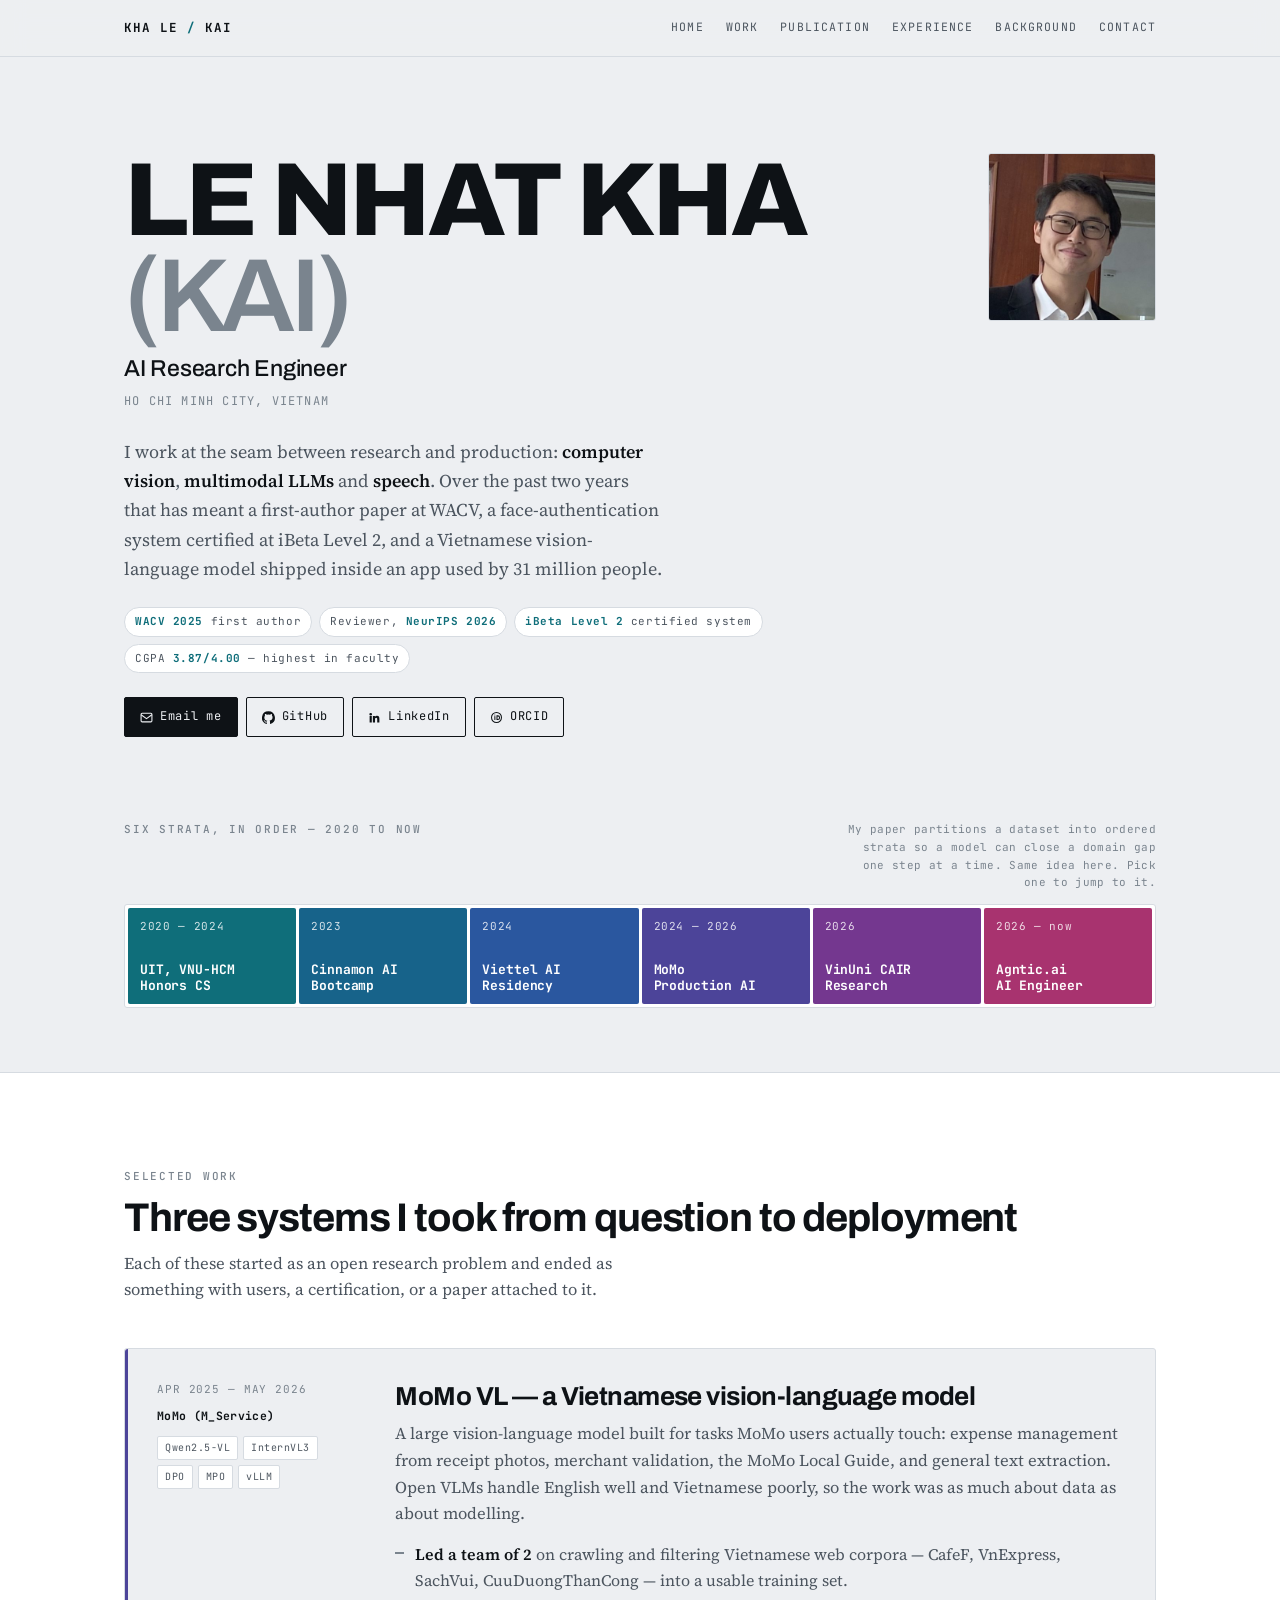
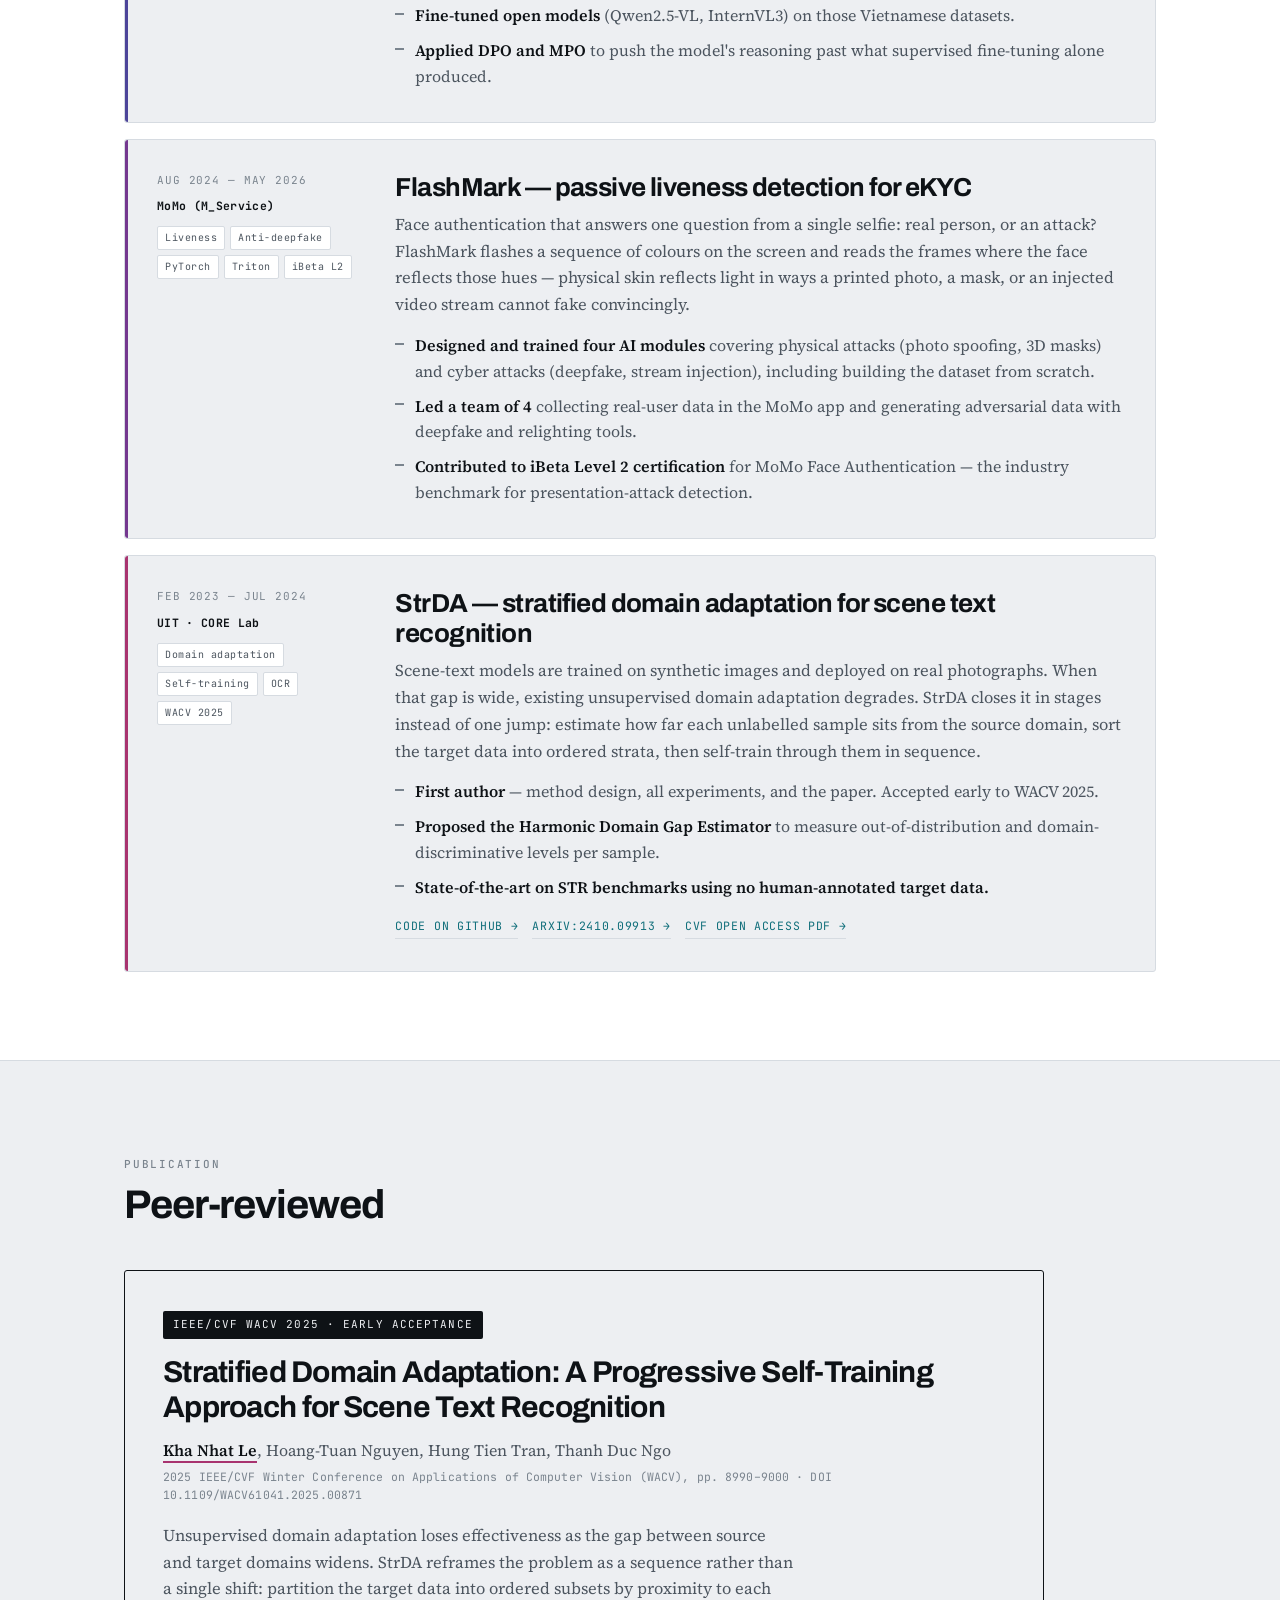
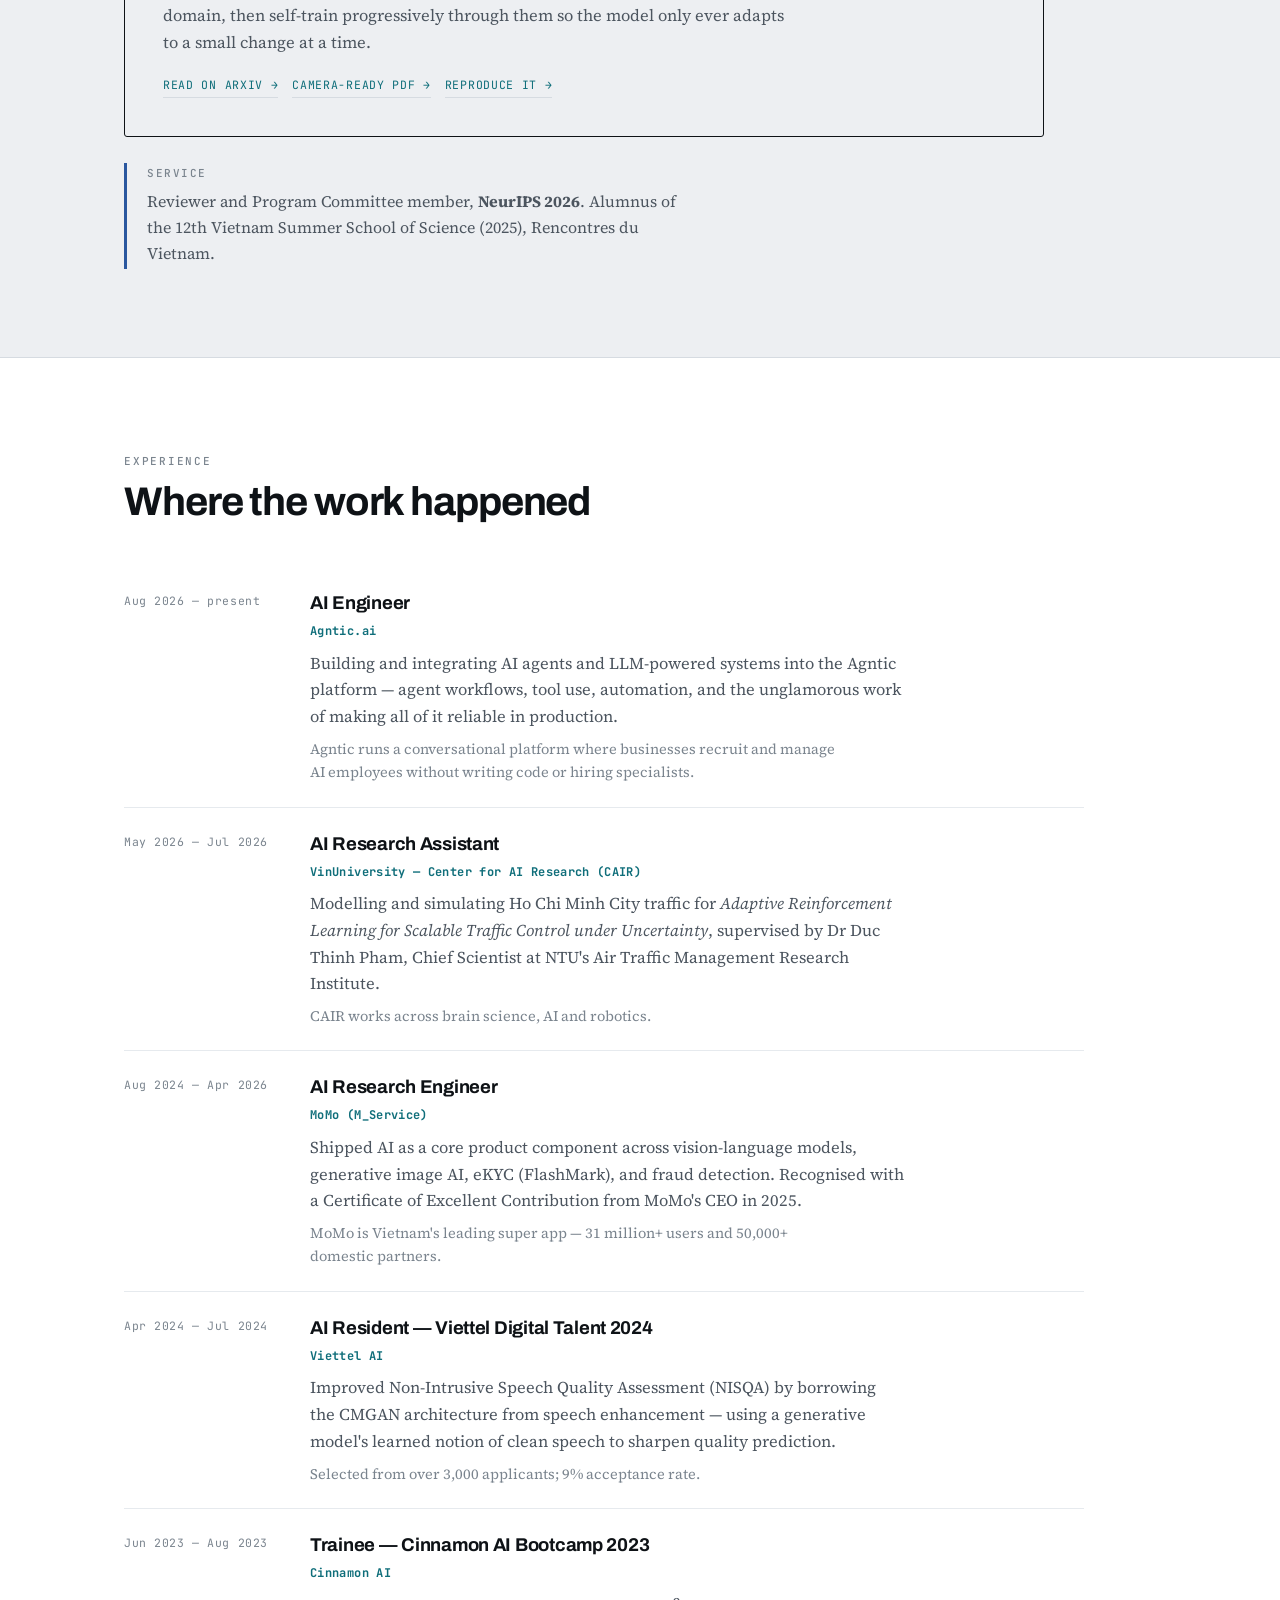
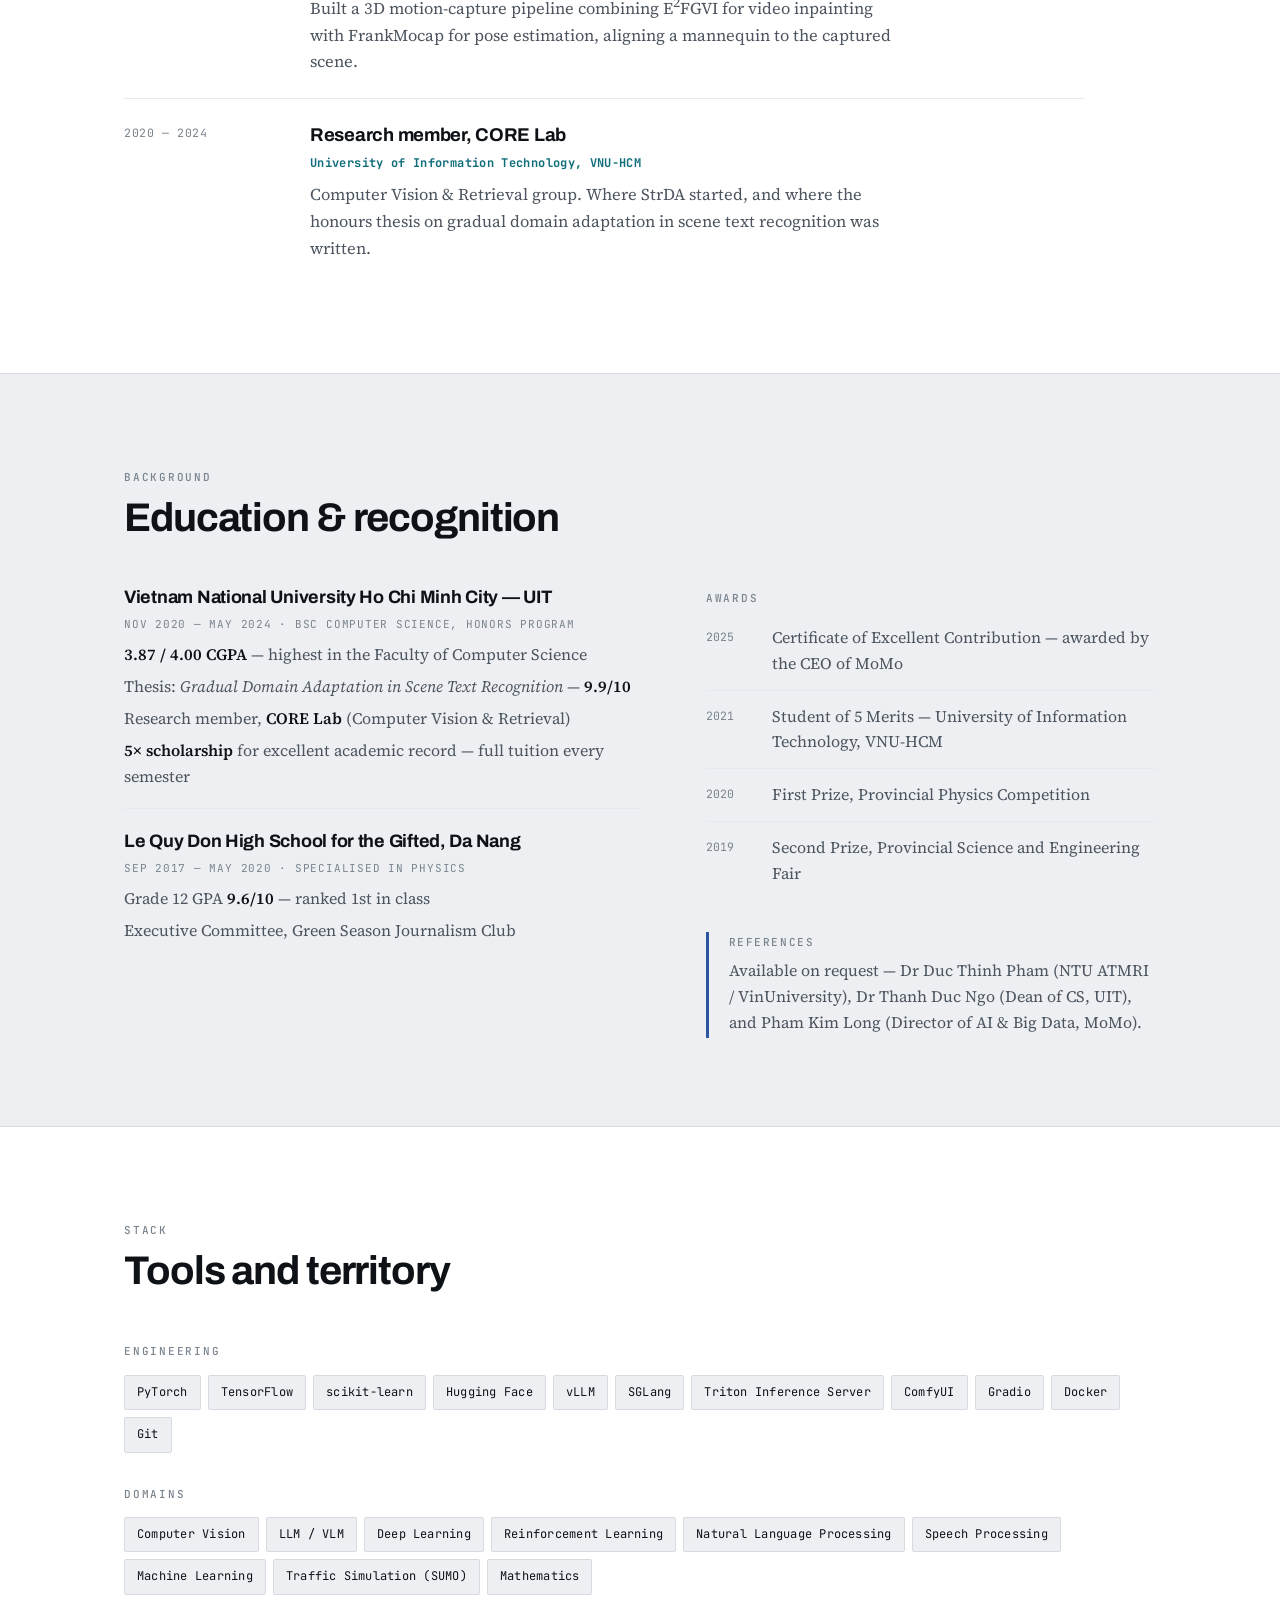
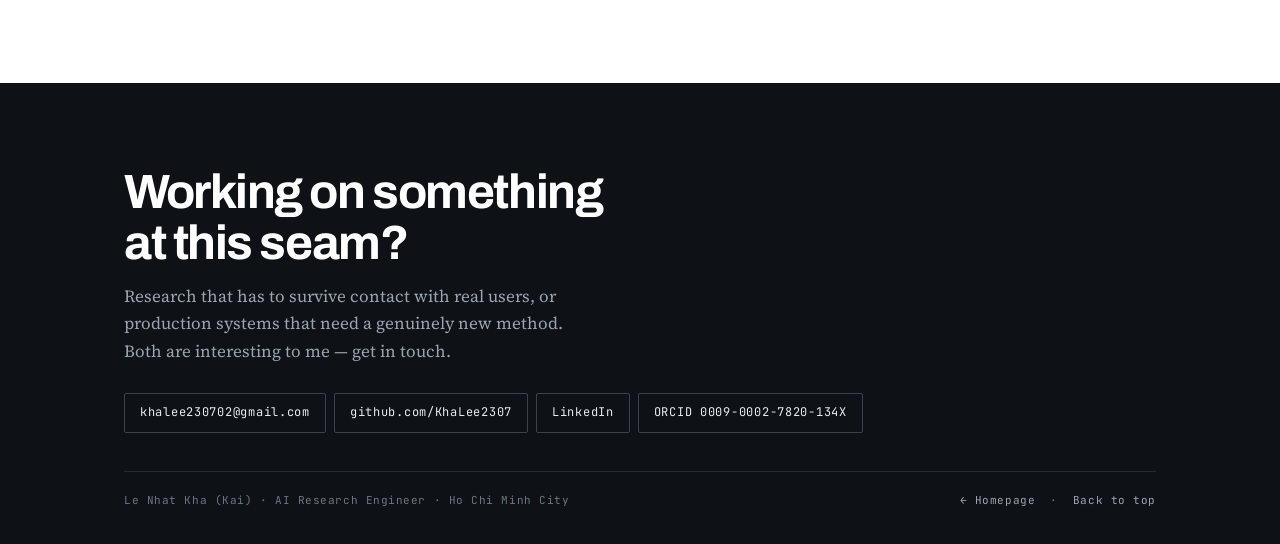
==== work.html @ db13ac1d "Add homepage, portfolio and CV" ====
<!DOCTYPE html>
<html lang="en">
<head>
<meta charset="utf-8">
<meta name="viewport" content="width=device-width, initial-scale=1">
<title>Work — Kha Le (Kai)</title>
<meta name="description" content="AI Research Engineer in Ho Chi Minh City. Computer vision, multimodal LLMs and speech — from WACV-published research to production systems serving 31M+ users.">
<meta name="author" content="Le Nhat Kha">
<meta property="og:title" content="Kha Le (Kai) — AI Research Engineer">
<meta property="og:description" content="Computer vision, multimodal LLMs and speech. WACV 2025 first author. Ex-MoMo, ex-Viettel AI.">
<meta property="og:type" content="profile">
<link rel="preconnect" href="https://fonts.googleapis.com">
<link rel="preconnect" href="https://fonts.gstatic.com" crossorigin>
<link href="https://fonts.googleapis.com/css2?family=Archivo:wght@400;500;600;700;800&family=Source+Serif+4:opsz,wght@8..60,400;8..60,600&family=JetBrains+Mono:wght@400;500;700&display=swap" rel="stylesheet">
<style>
:root{
  --ink:#0E1216;
  --ink-2:#4C555F;
  --ink-3:#7A848E;
  --paper:#EDEFF2;
  --card:#FFFFFF;
  --line:#D6DBE1;
  --line-2:#E6EAEE;
  --s1:#0F6E7A;
  --s2:#17638A;
  --s3:#2A579F;
  --s4:#4C4499;
  --s5:#74378F;
  --s6:#A8336F;
  --accent:#0F6E7A;
  --display:"Archivo",system-ui,sans-serif;
  --body:"Source Serif 4",Georgia,serif;
  --mono:"JetBrains Mono",ui-monospace,monospace;
  --gut:clamp(20px,5vw,72px);
}

*{box-sizing:border-box}
html{scroll-behavior:smooth}
body{
  margin:0;
  background:var(--paper);
  color:var(--ink);
  font-family:var(--body);
  font-size:17px;
  line-height:1.62;
  -webkit-font-smoothing:antialiased;
}
a{color:inherit}
:focus-visible{outline:2px solid var(--accent);outline-offset:3px;border-radius:2px}

.wrap{max-width:1160px;margin:0 auto;padding:0 var(--gut)}

/* ---------- eyebrow / mono utilities ---------- */
.eyebrow{
  font-family:var(--mono);
  font-size:11px;
  font-weight:500;
  letter-spacing:.16em;
  text-transform:uppercase;
  color:var(--ink-3);
}
.mono{font-family:var(--mono);font-size:12.5px;letter-spacing:.02em}

/* ---------- nav ---------- */
.topbar{
  position:sticky;top:0;z-index:60;
  background:rgba(237,239,242,.86);
  backdrop-filter:blur(12px);
  border-bottom:1px solid var(--line);
}
.topbar-in{
  max-width:1160px;margin:0 auto;padding:0 var(--gut);
  height:56px;display:flex;align-items:center;gap:26px;
}
.brandmark{
  font-family:var(--mono);font-size:12.5px;font-weight:700;
  letter-spacing:.08em;margin-right:auto;white-space:nowrap;
  text-decoration:none;color:inherit;
}
.brandmark:hover span{color:var(--ink)}
.brandmark span{color:var(--accent)}
.navlinks{display:flex;gap:22px}
.navlinks a{
  font-family:var(--mono);font-size:11.5px;letter-spacing:.1em;
  text-transform:uppercase;text-decoration:none;color:var(--ink-2);
  padding:4px 0;border-bottom:1px solid transparent;transition:.18s;
}
.navlinks a:hover{color:var(--ink);border-bottom-color:var(--accent)}
@media(max-width:860px){.navlinks{display:none}}

/* ---------- hero ---------- */
.hero{padding:clamp(48px,8vw,96px) 0 0}
.hero-grid{display:grid;grid-template-columns:1fr 168px;gap:clamp(24px,5vw,56px);align-items:start}
.hero-name{
  font-family:var(--display);
  font-weight:800;
  font-size:clamp(42px,9.5vw,104px);
  line-height:.92;
  letter-spacing:-.035em;
  margin:0 0 6px;
  text-transform:uppercase;
}
.hero-name em{font-style:normal;color:var(--ink-3);font-weight:600}
.hero-role{
  font-family:var(--display);font-weight:500;
  font-size:clamp(16px,2.4vw,23px);letter-spacing:-.01em;
  color:var(--ink);margin:0 0 4px;
}
.hero-place{font-family:var(--mono);font-size:12px;letter-spacing:.1em;text-transform:uppercase;color:var(--ink-3);margin:0 0 26px}
.hero-sum{max-width:60ch;font-size:18px;color:var(--ink-2);margin:0 0 8px}
.hero-sum strong{color:var(--ink);font-weight:600}

.portrait{
  width:100%;aspect-ratio:1;border-radius:3px;overflow:hidden;
  border:1px solid var(--line);background:var(--card);
  position:relative;
}
.portrait img{width:100%;height:100%;object-fit:cover;display:block;filter:saturate(.94)}
/* colour-flash sweep — the FlashMark idea, used once, quietly */
.portrait::after{
  content:"";position:absolute;inset:0;pointer-events:none;
  background:linear-gradient(115deg,transparent 34%,rgba(15,110,122,.34) 46%,rgba(116,55,143,.30) 54%,transparent 66%);
  transform:translateX(-120%);
  transition:transform .85s cubic-bezier(.4,0,.2,1);
  mix-blend-mode:screen;
}
.portrait:hover::after{transform:translateX(120%)}
@media(max-width:700px){
  .hero-grid{grid-template-columns:1fr}
  .portrait{width:112px;order:-1;margin-bottom:6px}
}

/* ---------- credential chips ---------- */
.creds{display:flex;flex-wrap:wrap;gap:7px;margin:24px 0 0;padding:0;list-style:none}
.creds li{
  font-family:var(--mono);font-size:11px;letter-spacing:.05em;
  padding:5px 10px;border:1px solid var(--line);border-radius:999px;
  color:var(--ink-2);background:var(--card);
}
.creds li b{color:var(--accent);font-weight:700}

/* ---------- contact row ---------- */
.contact{display:flex;flex-wrap:wrap;gap:8px;margin:24px 0 0}
.btn{
  font-family:var(--mono);font-size:12px;letter-spacing:.06em;
  text-decoration:none;padding:9px 15px;border:1px solid var(--ink);
  border-radius:2px;display:inline-flex;align-items:center;gap:7px;
  transition:.18s;background:transparent;
}
.btn:hover{background:var(--ink);color:var(--paper)}
.btn-fill{background:var(--ink);color:var(--paper)}
.btn-fill:hover{background:var(--accent);border-color:var(--accent)}
.btn svg{width:13px;height:13px;flex:none}

/* ---------- SIGNATURE: strata bar ---------- */
.strata{margin:clamp(48px,7vw,84px) 0 0;padding-bottom:clamp(40px,6vw,64px)}
.strata-head{display:flex;justify-content:space-between;align-items:baseline;gap:16px;margin-bottom:12px}
.strata-note{font-family:var(--mono);font-size:11px;color:var(--ink-3);letter-spacing:.03em;text-align:right;max-width:44ch}
.strata-bar{display:flex;gap:3px;height:104px;border:1px solid var(--line);padding:3px;background:var(--card);border-radius:3px}
.stratum{
  flex:1 1 0;min-width:0;border:none;cursor:pointer;text-align:left;
  padding:11px 12px;color:#fff;display:flex;flex-direction:column;
  justify-content:space-between;font-family:var(--mono);border-radius:2px;
  transition:flex-grow .4s cubic-bezier(.4,0,.2,1),filter .2s;
  overflow:hidden;
}
.stratum:hover,.stratum:focus-visible{flex-grow:1.7;filter:brightness(1.1)}
.st-yr{font-size:11px;letter-spacing:.06em;opacity:.82;white-space:nowrap}
.st-org{font-size:13px;font-weight:700;letter-spacing:-.01em;line-height:1.2}
.stratum:nth-child(1){background:var(--s1)}
.stratum:nth-child(2){background:var(--s2)}
.stratum:nth-child(3){background:var(--s3)}
.stratum:nth-child(4){background:var(--s4)}
.stratum:nth-child(5){background:var(--s5)}
.stratum:nth-child(6){background:var(--s6)}
@media(max-width:900px){
  .strata-bar{flex-direction:column;height:auto}
  .stratum{flex-direction:row;align-items:center;justify-content:space-between;gap:12px;padding:12px}
  .stratum:hover,.stratum:focus-visible{flex-grow:1}
  .strata-note{text-align:left}
  .strata-head{flex-direction:column;gap:8px}
}

/* ---------- section shell ---------- */
.band{border-top:1px solid var(--line);padding:clamp(48px,7vw,88px) 0}
.band-alt{background:var(--card)}
.sec-head{margin:0 0 clamp(26px,4vw,44px)}
.sec-title{
  font-family:var(--display);font-weight:700;
  font-size:clamp(25px,4vw,40px);letter-spacing:-.028em;
  margin:8px 0 0;line-height:1.05;
}
.sec-lede{max-width:62ch;color:var(--ink-2);margin:12px 0 0;font-size:16.5px}

/* ---------- projects ---------- */
.proj-list{display:grid;gap:16px}
.proj{
  background:var(--paper);border:1px solid var(--line);border-radius:3px;
  padding:clamp(20px,3vw,32px);
  display:grid;grid-template-columns:200px 1fr;gap:clamp(18px,3vw,40px);
  position:relative;transition:border-color .2s;
}
.band-alt .proj{background:var(--paper)}
.proj:hover{border-color:var(--ink-3)}
.proj::before{content:"";position:absolute;left:0;top:0;bottom:0;width:3px;border-radius:3px 0 0 3px}
.proj-1::before{background:var(--s4)}
.proj-2::before{background:var(--s5)}
.proj-3::before{background:var(--s6)}
.proj-meta{display:flex;flex-direction:column;gap:8px}
.proj-when{font-family:var(--mono);font-size:11px;letter-spacing:.08em;color:var(--ink-3);text-transform:uppercase}
.proj-where{font-family:var(--mono);font-size:11.5px;font-weight:700;letter-spacing:.03em}
.proj-tags{display:flex;flex-wrap:wrap;gap:5px;margin-top:2px}
.proj-tags span{font-family:var(--mono);font-size:10px;letter-spacing:.05em;border:1px solid var(--line);padding:3px 7px;border-radius:2px;color:var(--ink-2);background:var(--card)}
.proj-name{
  font-family:var(--display);font-weight:700;font-size:clamp(19px,2.6vw,26px);
  letter-spacing:-.022em;margin:0 0 10px;line-height:1.16;
}
.proj-body p{margin:0 0 12px;color:var(--ink-2);font-size:16.5px}
.proj-body p:last-child{margin-bottom:0}
.did{list-style:none;margin:14px 0 0;padding:0;display:grid;gap:9px}
.did li{position:relative;padding-left:20px;font-size:16px;color:var(--ink-2)}
.did li::before{
  content:"";position:absolute;left:0;top:.62em;width:9px;height:2px;background:var(--ink-3);
}
.did li strong{color:var(--ink);font-weight:600}
.proj-links{display:flex;flex-wrap:wrap;gap:14px;margin-top:16px}
.tlink{
  font-family:var(--mono);font-size:11.5px;letter-spacing:.06em;text-transform:uppercase;
  text-decoration:none;border-bottom:1px solid var(--line);padding-bottom:2px;
  color:var(--accent);transition:.18s;
}
.tlink:hover{border-bottom-color:var(--accent)}
@media(max-width:760px){.proj{grid-template-columns:1fr;gap:16px}}

/* ---------- publication ---------- */
.paper{
  border:1px solid var(--ink);border-radius:3px;background:var(--paper);
  padding:clamp(22px,3.4vw,38px);max-width:920px;
}
.paper-venue{
  display:inline-flex;align-items:center;gap:8px;font-family:var(--mono);
  font-size:11px;letter-spacing:.1em;text-transform:uppercase;
  background:var(--ink);color:var(--paper);padding:5px 10px;border-radius:2px;margin-bottom:16px;
}
.paper-title{
  font-family:var(--display);font-weight:700;font-size:clamp(20px,3vw,30px);
  letter-spacing:-.024em;line-height:1.18;margin:0 0 12px;
}
.paper-auth{font-size:16px;color:var(--ink-2);margin:0 0 4px}
.paper-auth u{text-decoration:none;font-weight:600;color:var(--ink);border-bottom:2px solid var(--s6)}
.paper-cite{font-family:var(--mono);font-size:11.5px;color:var(--ink-3);margin:0 0 18px;letter-spacing:.01em}
.paper-abs{font-size:16.5px;color:var(--ink-2);margin:0 0 20px;max-width:70ch}

/* ---------- experience timeline ---------- */
.roles{display:grid;gap:0;max-width:960px}
.role{
  display:grid;grid-template-columns:150px 1fr;gap:clamp(16px,3vw,36px);
  padding:22px 0;border-top:1px solid var(--line-2);scroll-margin-top:80px;
}
.role:first-child{border-top:none}
.role-when{font-family:var(--mono);font-size:11.5px;letter-spacing:.05em;color:var(--ink-3);padding-top:3px}
.role-title{font-family:var(--display);font-weight:700;font-size:18.5px;letter-spacing:-.015em;margin:0}
.role-org{font-family:var(--mono);font-size:12px;font-weight:700;color:var(--accent);margin:3px 0 9px;letter-spacing:.03em}
.role-what{margin:0;color:var(--ink-2);font-size:16.5px;max-width:66ch}
.role-co{margin:7px 0 0;font-size:14.5px;color:var(--ink-3);max-width:66ch}
@media(max-width:700px){.role{grid-template-columns:1fr;gap:6px}}

/* ---------- two-column blocks ---------- */
.duo{display:grid;grid-template-columns:1.15fr 1fr;gap:clamp(28px,5vw,64px)}
@media(max-width:820px){.duo{grid-template-columns:1fr}}
.edu{border-top:1px solid var(--line-2);padding:18px 0}
.edu:first-of-type{border-top:none;padding-top:0}
.edu-school{font-family:var(--display);font-weight:700;font-size:18px;letter-spacing:-.015em;margin:0}
.edu-when{font-family:var(--mono);font-size:11px;letter-spacing:.07em;color:var(--ink-3);margin:4px 0 8px;text-transform:uppercase}
.edu-facts{list-style:none;margin:0;padding:0;display:grid;gap:6px}
.edu-facts li{font-size:16px;color:var(--ink-2)}
.edu-facts li strong{color:var(--ink);font-weight:600}

.awards{list-style:none;margin:0;padding:0;display:grid;gap:0}
.awards li{
  display:grid;grid-template-columns:52px 1fr;gap:14px;
  padding:13px 0;border-top:1px solid var(--line-2);font-size:16px;color:var(--ink-2);
}
.awards li:first-child{border-top:none;padding-top:0}
.awards li i{font-style:normal;font-family:var(--mono);font-size:11.5px;color:var(--ink-3);padding-top:3px}

/* ---------- stack ---------- */
.stack-row{margin-bottom:26px}
.stack-row:last-child{margin-bottom:0}
.chips{display:flex;flex-wrap:wrap;gap:7px;margin:11px 0 0;padding:0;list-style:none}
.chips li{
  font-family:var(--mono);font-size:12px;letter-spacing:.02em;
  padding:7px 12px;border:1px solid var(--line);border-radius:2px;
  background:var(--card);color:var(--ink);
}
.band-alt .chips li{background:var(--paper)}

/* ---------- service note ---------- */
.note-card{
  border-left:3px solid var(--s3);padding:2px 0 2px 20px;max-width:64ch;margin-top:26px;
}
.note-card h4{font-family:var(--mono);font-size:11px;letter-spacing:.14em;text-transform:uppercase;color:var(--ink-3);margin:0 0 6px;font-weight:500}
.note-card p{margin:0;font-size:16px;color:var(--ink-2)}

/* ---------- footer ---------- */
.foot{background:var(--ink);color:#C9D0D8;padding:clamp(48px,7vw,84px) 0 34px}
.foot-cta{
  font-family:var(--display);font-weight:700;color:#fff;
  font-size:clamp(26px,5vw,48px);letter-spacing:-.03em;line-height:1.06;margin:0 0 14px;
}
.foot p{max-width:52ch;color:#9AA5B1;margin:0 0 28px;font-size:17px}
.foot .btn{border-color:#3A434D;color:#E7ECF1}
.foot .btn:hover{background:#fff;color:var(--ink);border-color:#fff}
.foot-rule{height:1px;background:#252C34;margin:38px 0 20px}
.foot-base{display:flex;flex-wrap:wrap;gap:14px;justify-content:space-between;font-family:var(--mono);font-size:11px;color:#6C7783;letter-spacing:.05em}
.foot-base a{color:#9AA5B1;text-decoration:none}
.foot-base a:hover{color:#fff}

/* ---------- reveal ---------- */
.rise{opacity:0;transform:translateY(14px);transition:opacity .6s ease,transform .6s cubic-bezier(.2,.7,.3,1)}
.rise.in{opacity:1;transform:none}

@media(prefers-reduced-motion:reduce){
  html{scroll-behavior:auto}
  *,*::before,*::after{transition:none!important;animation:none!important}
  .rise{opacity:1;transform:none}
}
</style>
</head>
<body id="top">

<nav class="topbar">
  <div class="topbar-in">
    <a class="brandmark" href="./">KHA LE <span>/</span> KAI</a>
    <div class="navlinks">
      <a href="./">Home</a>
      <a href="#work">Work</a>
      <a href="#paper">Publication</a>
      <a href="#experience">Experience</a>
      <a href="#background">Background</a>
      <a href="#contact">Contact</a>
    </div>
  </div>
</nav>

<header class="hero">
  <div class="wrap">
    <div class="hero-grid">
      <div>
        <h1 class="hero-name">Le Nhat Kha <em>(Kai)</em></h1>
        <p class="hero-role">AI Research Engineer</p>
        <p class="hero-place">Ho Chi Minh City, Vietnam</p>
        <p class="hero-sum">
          I work at the seam between research and production: <strong>computer vision</strong>,
          <strong>multimodal LLMs</strong> and <strong>speech</strong>. Over the past two years that has
          meant a first-author paper at WACV, a face-authentication system certified at iBeta Level 2,
          and a Vietnamese vision-language model shipped inside an app used by 31 million people.
        </p>
        <ul class="creds">
          <li><b>WACV 2025</b> first author</li>
          <li>Reviewer, <b>NeurIPS 2026</b></li>
          <li><b>iBeta Level 2</b> certified system</li>
          <li>CGPA <b>3.87/4.00</b> — highest in faculty</li>
        </ul>
        <div class="contact">
          <a class="btn btn-fill" href="mailto:khalee230702@gmail.com">
            <svg viewBox="0 0 24 24" fill="none" stroke="currentColor" stroke-width="2"><rect x="2" y="4" width="20" height="16" rx="2"/><path d="m2 7 10 7 10-7"/></svg>
            Email me
          </a>
          <a class="btn" href="https://github.com/KhaLee2307" target="_blank" rel="noopener">
            <svg viewBox="0 0 24 24" fill="currentColor"><path d="M12 .5a12 12 0 0 0-3.8 23.4c.6.1.8-.3.8-.6v-2c-3.3.7-4-1.6-4-1.6-.6-1.4-1.4-1.8-1.4-1.8-1-.7 0-.7 0-.7 1.2 0 1.9 1.2 1.9 1.2 1 1.8 2.8 1.3 3.5 1a2.6 2.6 0 0 1 .8-1.6c-2.7-.3-5.5-1.3-5.5-6 0-1.3.5-2.3 1.2-3.2-.1-.3-.5-1.5.1-3 0 0 1-.4 3.3 1.2a11.5 11.5 0 0 1 6 0C17.1 5 18.2 5.4 18.2 5.4c.6 1.5.2 2.7.1 3a4.6 4.6 0 0 1 1.2 3.2c0 4.7-2.8 5.7-5.5 6 .4.4.8 1.1.8 2.3v3.4c0 .3.2.7.8.6A12 12 0 0 0 12 .5Z"/></svg>
            GitHub
          </a>
          <a class="btn" href="https://www.linkedin.com/in/kha-lee-cs-research/" target="_blank" rel="noopener">
            <svg viewBox="0 0 24 24" fill="currentColor"><path d="M4.98 3.5A2.5 2.5 0 1 0 5 8.5a2.5 2.5 0 0 0 0-5ZM3 9h4v12H3V9Zm6 0h3.8v1.7h.05a4.2 4.2 0 0 1 3.75-2.05c4 0 4.4 2.5 4.4 5.9V21h-4v-5.6c0-1.4 0-3.1-1.9-3.1s-2.1 1.5-2.1 3V21H9V9Z"/></svg>
            LinkedIn
          </a>
          <a class="btn" href="https://orcid.org/0009-0002-7820-134X" target="_blank" rel="noopener">
            <svg viewBox="0 0 24 24" fill="none" stroke="currentColor" stroke-width="1.9" stroke-linecap="round"><circle cx="12" cy="12" r="9.2"/><path d="M9 10v5.6M9 7.2h.01M12.9 15.6V9h1.5a3.3 3.3 0 0 1 0 6.6h-1.5Z"/></svg>
            ORCID
          </a>
        </div>
      </div>
      <div class="portrait">
        <img src="[data-uri]" alt="Portrait of Le Nhat Kha">
      </div>
    </div>

    <!-- SIGNATURE: ordered strata -->
    <section class="strata rise" aria-label="Career timeline">
      <div class="strata-head">
        <span class="eyebrow">Six strata, in order — 2020 to now</span>
        <span class="strata-note">My paper partitions a dataset into ordered strata so a model can close a domain gap one step at a time. Same idea here. Pick one to jump to it.</span>
      </div>
      <div class="strata-bar">
        <button class="stratum" data-go="#r-uit"><span class="st-yr">2020 — 2024</span><span class="st-org">UIT, VNU-HCM<br>Honors CS</span></button>
        <button class="stratum" data-go="#r-cinnamon"><span class="st-yr">2023</span><span class="st-org">Cinnamon AI<br>Bootcamp</span></button>
        <button class="stratum" data-go="#r-viettel"><span class="st-yr">2024</span><span class="st-org">Viettel AI<br>Residency</span></button>
        <button class="stratum" data-go="#r-momo"><span class="st-yr">2024 — 2026</span><span class="st-org">MoMo<br>Production AI</span></button>
        <button class="stratum" data-go="#r-vinuni"><span class="st-yr">2026</span><span class="st-org">VinUni CAIR<br>Research</span></button>
        <button class="stratum" data-go="#r-agntic"><span class="st-yr">2026 — now</span><span class="st-org">Agntic.ai<br>AI Engineer</span></button>
      </div>
    </section>
  </div>
</header>

<!-- ================= WORK ================= -->
<section class="band band-alt" id="work">
  <div class="wrap">
    <div class="sec-head rise">
      <span class="eyebrow">Selected work</span>
      <h2 class="sec-title">Three systems I took from question to deployment</h2>
      <p class="sec-lede">Each of these started as an open research problem and ended as something with users, a certification, or a paper attached to it.</p>
    </div>

    <div class="proj-list">

      <article class="proj proj-1 rise">
        <div class="proj-meta">
          <span class="proj-when">Apr 2025 — May 2026</span>
          <span class="proj-where">MoMo (M_Service)</span>
          <div class="proj-tags">
            <span>Qwen2.5-VL</span><span>InternVL3</span><span>DPO</span><span>MPO</span><span>vLLM</span>
          </div>
        </div>
        <div class="proj-body">
          <h3 class="proj-name">MoMo VL — a Vietnamese vision-language model</h3>
          <p>A large vision-language model built for tasks MoMo users actually touch: expense management from receipt photos, merchant validation, the MoMo Local Guide, and general text extraction. Open VLMs handle English well and Vietnamese poorly, so the work was as much about data as about modelling.</p>
          <ul class="did">
            <li><strong>Led a team of 2</strong> on crawling and filtering Vietnamese web corpora — CafeF, VnExpress, SachVui, CuuDuongThanCong — into a usable training set.</li>
            <li><strong>Fine-tuned open models</strong> (Qwen2.5-VL, InternVL3) on those Vietnamese datasets.</li>
            <li><strong>Applied DPO and MPO</strong> to push the model's reasoning past what supervised fine-tuning alone produced.</li>
          </ul>
        </div>
      </article>

      <article class="proj proj-2 rise">
        <div class="proj-meta">
          <span class="proj-when">Aug 2024 — May 2026</span>
          <span class="proj-where">MoMo (M_Service)</span>
          <div class="proj-tags">
            <span>Liveness</span><span>Anti-deepfake</span><span>PyTorch</span><span>Triton</span><span>iBeta L2</span>
          </div>
        </div>
        <div class="proj-body">
          <h3 class="proj-name">FlashMark — passive liveness detection for eKYC</h3>
          <p>Face authentication that answers one question from a single selfie: real person, or an attack? FlashMark flashes a sequence of colours on the screen and reads the frames where the face reflects those hues — physical skin reflects light in ways a printed photo, a mask, or an injected video stream cannot fake convincingly.</p>
          <ul class="did">
            <li><strong>Designed and trained four AI modules</strong> covering physical attacks (photo spoofing, 3D masks) and cyber attacks (deepfake, stream injection), including building the dataset from scratch.</li>
            <li><strong>Led a team of 4</strong> collecting real-user data in the MoMo app and generating adversarial data with deepfake and relighting tools.</li>
            <li><strong>Contributed to iBeta Level 2 certification</strong> for MoMo Face Authentication — the industry benchmark for presentation-attack detection.</li>
          </ul>
        </div>
      </article>

      <article class="proj proj-3 rise">
        <div class="proj-meta">
          <span class="proj-when">Feb 2023 — Jul 2024</span>
          <span class="proj-where">UIT · CORE Lab</span>
          <div class="proj-tags">
            <span>Domain adaptation</span><span>Self-training</span><span>OCR</span><span>WACV 2025</span>
          </div>
        </div>
        <div class="proj-body">
          <h3 class="proj-name">StrDA — stratified domain adaptation for scene text recognition</h3>
          <p>Scene-text models are trained on synthetic images and deployed on real photographs. When that gap is wide, existing unsupervised domain adaptation degrades. StrDA closes it in stages instead of one jump: estimate how far each unlabelled sample sits from the source domain, sort the target data into ordered strata, then self-train through them in sequence.</p>
          <ul class="did">
            <li><strong>First author</strong> — method design, all experiments, and the paper. Accepted early to WACV 2025.</li>
            <li><strong>Proposed the Harmonic Domain Gap Estimator</strong> to measure out-of-distribution and domain-discriminative levels per sample.</li>
            <li><strong>State-of-the-art on STR benchmarks using no human-annotated target data.</strong></li>
          </ul>
          <div class="proj-links">
            <a class="tlink" href="https://github.com/KhaLee2307/StrDA" target="_blank" rel="noopener">Code on GitHub →</a>
            <a class="tlink" href="https://arxiv.org/abs/2410.09913" target="_blank" rel="noopener">arXiv:2410.09913 →</a>
            <a class="tlink" href="https://openaccess.thecvf.com/content/WACV2025/papers/Le_Stratified_Domain_Adaptation_A_Progressive_Self-Training_Approach_for_Scene_Text_WACV_2025_paper.pdf" target="_blank" rel="noopener">CVF open access PDF →</a>
          </div>
        </div>
      </article>

    </div>
  </div>
</section>

<!-- ================= PUBLICATION ================= -->
<section class="band" id="paper">
  <div class="wrap">
    <div class="sec-head rise">
      <span class="eyebrow">Publication</span>
      <h2 class="sec-title">Peer-reviewed</h2>
    </div>
    <div class="paper rise">
      <span class="paper-venue">IEEE/CVF WACV 2025 · Early acceptance</span>
      <h3 class="paper-title">Stratified Domain Adaptation: A Progressive Self-Training Approach for Scene Text Recognition</h3>
      <p class="paper-auth"><u>Kha Nhat Le</u>, Hoang-Tuan Nguyen, Hung Tien Tran, Thanh Duc Ngo</p>
      <p class="paper-cite">2025 IEEE/CVF Winter Conference on Applications of Computer Vision (WACV), pp. 8990–9000 · DOI 10.1109/WACV61041.2025.00871</p>
      <p class="paper-abs">Unsupervised domain adaptation loses effectiveness as the gap between source and target domains widens. StrDA reframes the problem as a sequence rather than a single shift: partition the target data into ordered subsets by proximity to each domain, then self-train progressively through them so the model only ever adapts to a small change at a time.</p>
      <div class="proj-links">
        <a class="tlink" href="https://arxiv.org/abs/2410.09913" target="_blank" rel="noopener">Read on arXiv →</a>
        <a class="tlink" href="https://openaccess.thecvf.com/content/WACV2025/papers/Le_Stratified_Domain_Adaptation_A_Progressive_Self-Training_Approach_for_Scene_Text_WACV_2025_paper.pdf" target="_blank" rel="noopener">Camera-ready PDF →</a>
        <a class="tlink" href="https://github.com/KhaLee2307/StrDA" target="_blank" rel="noopener">Reproduce it →</a>
      </div>
    </div>

    <div class="note-card rise">
      <h4>Service</h4>
      <p>Reviewer and Program Committee member, <strong>NeurIPS 2026</strong>. Alumnus of the 12th Vietnam Summer School of Science (2025), Rencontres du Vietnam.</p>
    </div>
  </div>
</section>

<!-- ================= EXPERIENCE ================= -->
<section class="band band-alt" id="experience">
  <div class="wrap">
    <div class="sec-head rise">
      <span class="eyebrow">Experience</span>
      <h2 class="sec-title">Where the work happened</h2>
    </div>
    <div class="roles">

      <div class="role rise" id="r-agntic">
        <div class="role-when">Aug 2026 — present</div>
        <div>
          <h3 class="role-title">AI Engineer</h3>
          <p class="role-org">Agntic.ai</p>
          <p class="role-what">Building and integrating AI agents and LLM-powered systems into the Agntic platform — agent workflows, tool use, automation, and the unglamorous work of making all of it reliable in production.</p>
          <p class="role-co">Agntic runs a conversational platform where businesses recruit and manage AI employees without writing code or hiring specialists.</p>
        </div>
      </div>

      <div class="role rise" id="r-vinuni">
        <div class="role-when">May 2026 — Jul 2026</div>
        <div>
          <h3 class="role-title">AI Research Assistant</h3>
          <p class="role-org">VinUniversity — Center for AI Research (CAIR)</p>
          <p class="role-what">Modelling and simulating Ho Chi Minh City traffic for <em>Adaptive Reinforcement Learning for Scalable Traffic Control under Uncertainty</em>, supervised by Dr Duc Thinh Pham, Chief Scientist at NTU's Air Traffic Management Research Institute.</p>
          <p class="role-co">CAIR works across brain science, AI and robotics.</p>
        </div>
      </div>

      <div class="role rise" id="r-momo">
        <div class="role-when">Aug 2024 — Apr 2026</div>
        <div>
          <h3 class="role-title">AI Research Engineer</h3>
          <p class="role-org">MoMo (M_Service)</p>
          <p class="role-what">Shipped AI as a core product component across vision-language models, generative image AI, eKYC (FlashMark), and fraud detection. Recognised with a Certificate of Excellent Contribution from MoMo's CEO in 2025.</p>
          <p class="role-co">MoMo is Vietnam's leading super app — 31 million+ users and 50,000+ domestic partners.</p>
        </div>
      </div>

      <div class="role rise" id="r-viettel">
        <div class="role-when">Apr 2024 — Jul 2024</div>
        <div>
          <h3 class="role-title">AI Resident — Viettel Digital Talent 2024</h3>
          <p class="role-org">Viettel AI</p>
          <p class="role-what">Improved Non-Intrusive Speech Quality Assessment (NISQA) by borrowing the CMGAN architecture from speech enhancement — using a generative model's learned notion of clean speech to sharpen quality prediction.</p>
          <p class="role-co">Selected from over 3,000 applicants; 9% acceptance rate.</p>
        </div>
      </div>

      <div class="role rise" id="r-cinnamon">
        <div class="role-when">Jun 2023 — Aug 2023</div>
        <div>
          <h3 class="role-title">Trainee — Cinnamon AI Bootcamp 2023</h3>
          <p class="role-org">Cinnamon AI</p>
          <p class="role-what">Built a 3D motion-capture pipeline combining E<sup>2</sup>FGVI for video inpainting with FrankMocap for pose estimation, aligning a mannequin to the captured scene.</p>
        </div>
      </div>

      <div class="role rise" id="r-uit">
        <div class="role-when">2020 — 2024</div>
        <div>
          <h3 class="role-title">Research member, CORE Lab</h3>
          <p class="role-org">University of Information Technology, VNU-HCM</p>
          <p class="role-what">Computer Vision &amp; Retrieval group. Where StrDA started, and where the honours thesis on gradual domain adaptation in scene text recognition was written.</p>
        </div>
      </div>

    </div>
  </div>
</section>

<!-- ================= BACKGROUND ================= -->
<section class="band" id="background">
  <div class="wrap">
    <div class="sec-head rise">
      <span class="eyebrow">Background</span>
      <h2 class="sec-title">Education &amp; recognition</h2>
    </div>
    <div class="duo">
      <div class="rise">
        <div class="edu">
          <h3 class="edu-school">Vietnam National University Ho Chi Minh City — UIT</h3>
          <p class="edu-when">Nov 2020 — May 2024 · BSc Computer Science, Honors program</p>
          <ul class="edu-facts">
            <li><strong>3.87 / 4.00 CGPA</strong> — highest in the Faculty of Computer Science</li>
            <li>Thesis: <em>Gradual Domain Adaptation in Scene Text Recognition</em> — <strong>9.9/10</strong></li>
            <li>Research member, <strong>CORE Lab</strong> (Computer Vision &amp; Retrieval)</li>
            <li><strong>5× scholarship</strong> for excellent academic record — full tuition every semester</li>
          </ul>
        </div>
        <div class="edu">
          <h3 class="edu-school">Le Quy Don High School for the Gifted, Da Nang</h3>
          <p class="edu-when">Sep 2017 — May 2020 · Specialised in Physics</p>
          <ul class="edu-facts">
            <li>Grade 12 GPA <strong>9.6/10</strong> — ranked 1st in class</li>
            <li>Executive Committee, Green Season Journalism Club</li>
          </ul>
        </div>
      </div>

      <div class="rise">
        <span class="eyebrow">Awards</span>
        <ul class="awards" style="margin-top:14px">
          <li><i>2025</i><span>Certificate of Excellent Contribution — awarded by the CEO of MoMo</span></li>
          <li><i>2021</i><span>Student of 5 Merits — University of Information Technology, VNU-HCM</span></li>
          <li><i>2020</i><span>First Prize, Provincial Physics Competition</span></li>
          <li><i>2019</i><span>Second Prize, Provincial Science and Engineering Fair</span></li>
        </ul>
        <div class="note-card" style="margin-top:32px">
          <h4>References</h4>
          <p>Available on request — Dr Duc Thinh Pham (NTU ATMRI / VinUniversity), Dr Thanh Duc Ngo (Dean of CS, UIT), and Pham Kim Long (Director of AI &amp; Big Data, MoMo).</p>
        </div>
      </div>
    </div>
  </div>
</section>

<!-- ================= STACK ================= -->
<section class="band band-alt">
  <div class="wrap">
    <div class="sec-head rise">
      <span class="eyebrow">Stack</span>
      <h2 class="sec-title">Tools and territory</h2>
    </div>
    <div class="rise">
      <div class="stack-row">
        <span class="eyebrow">Engineering</span>
        <ul class="chips">
          <li>PyTorch</li><li>TensorFlow</li><li>scikit-learn</li><li>Hugging Face</li>
          <li>vLLM</li><li>SGLang</li><li>Triton Inference Server</li><li>ComfyUI</li>
          <li>Gradio</li><li>Docker</li><li>Git</li>
        </ul>
      </div>
      <div class="stack-row">
        <span class="eyebrow">Domains</span>
        <ul class="chips">
          <li>Computer Vision</li><li>LLM / VLM</li><li>Deep Learning</li>
          <li>Reinforcement Learning</li><li>Natural Language Processing</li>
          <li>Speech Processing</li><li>Machine Learning</li>
          <li>Traffic Simulation (SUMO)</li><li>Mathematics</li>
        </ul>
      </div>
    </div>
  </div>
</section>

<!-- ================= CONTACT ================= -->
<footer class="foot" id="contact">
  <div class="wrap">
    <h2 class="foot-cta">Working on something<br>at this seam?</h2>
    <p>Research that has to survive contact with real users, or production systems that need a genuinely new method. Both are interesting to me — get in touch.</p>
    <div class="contact">
      <a class="btn" href="mailto:khalee230702@gmail.com">khalee230702@gmail.com</a>
      <a class="btn" href="https://github.com/KhaLee2307" target="_blank" rel="noopener">github.com/KhaLee2307</a>
      <a class="btn" href="https://www.linkedin.com/in/kha-lee-cs-research/" target="_blank" rel="noopener">LinkedIn</a>
      <a class="btn" href="https://orcid.org/0009-0002-7820-134X" target="_blank" rel="noopener">ORCID 0009-0002-7820-134X</a>
    </div>
    <div class="foot-rule"></div>
    <div class="foot-base">
      <span>Le Nhat Kha (Kai) · AI Research Engineer · Ho Chi Minh City</span>
      <span><a href="./">← Homepage</a> &nbsp;·&nbsp; <a href="#top">Back to top</a></span>
    </div>
  </div>
</footer>

<script>
// strata → jump to the matching role
document.querySelectorAll('.stratum').forEach(function(b){
  b.addEventListener('click', function(){
    var t = document.querySelector(b.dataset.go);
    if(t) t.scrollIntoView({behavior:'smooth', block:'center'});
  });
});

// scroll reveal
var reduce = window.matchMedia('(prefers-reduced-motion: reduce)').matches;
var items = document.querySelectorAll('.rise');
if(reduce || !('IntersectionObserver' in window)){
  items.forEach(function(el){ el.classList.add('in'); });
}else{
  var io = new IntersectionObserver(function(entries){
    entries.forEach(function(e){
      if(e.isIntersecting){ e.target.classList.add('in'); io.unobserve(e.target); }
    });
  }, {rootMargin:'0px 0px -8% 0px', threshold:0.06});
  items.forEach(function(el){ io.observe(el); });
}
</script>
</body>
</html>
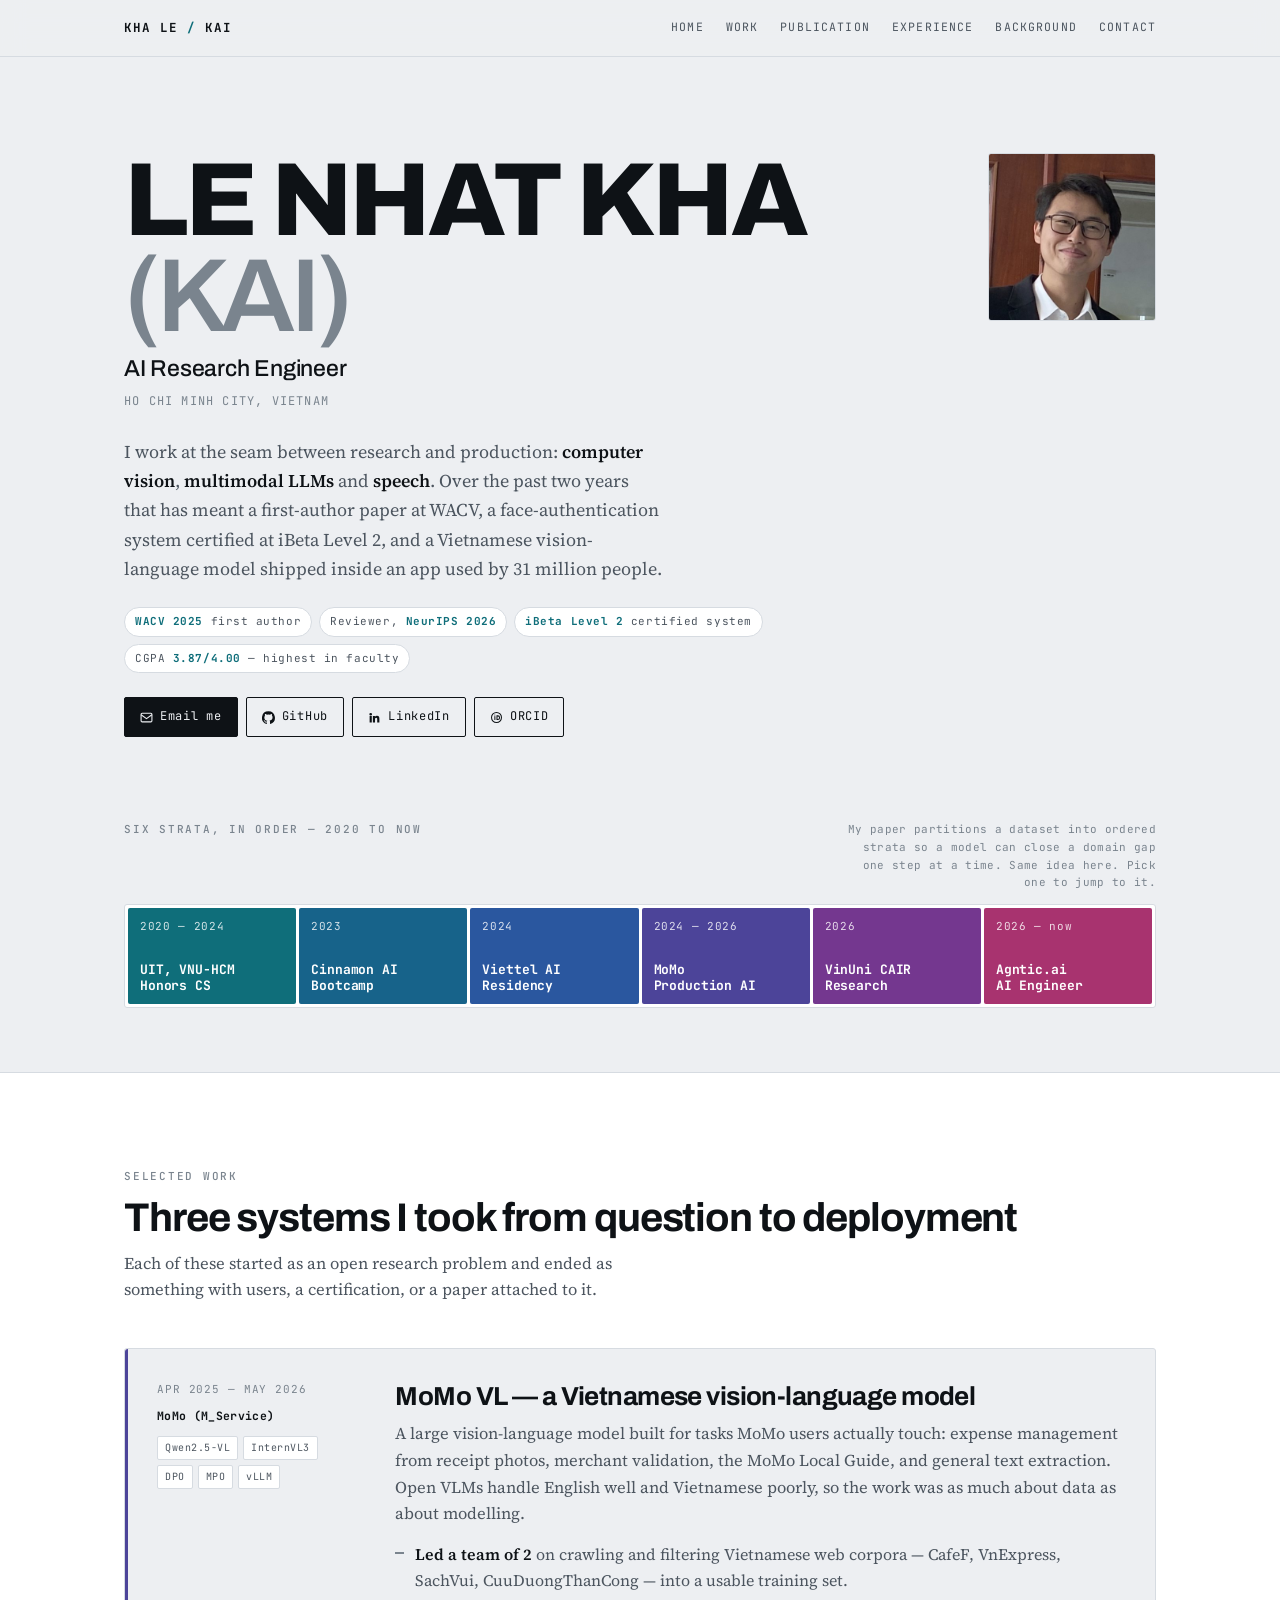
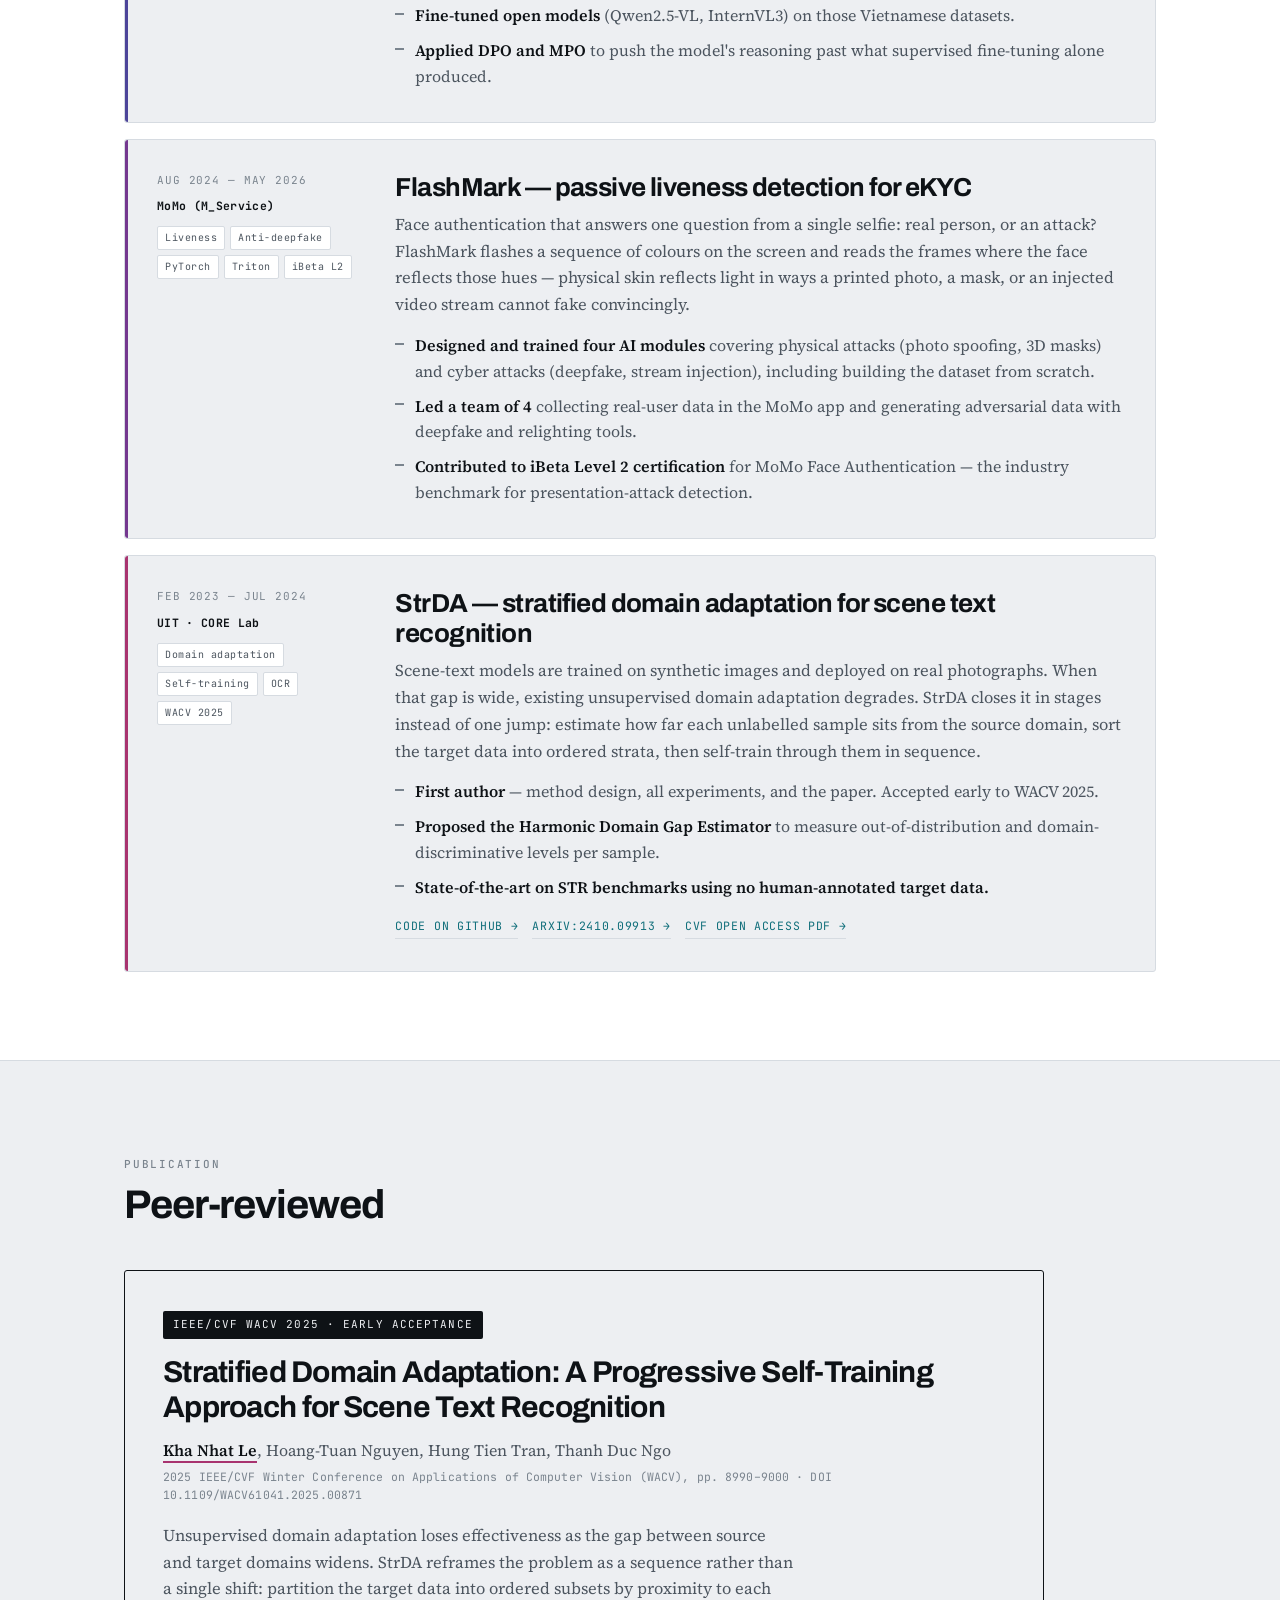
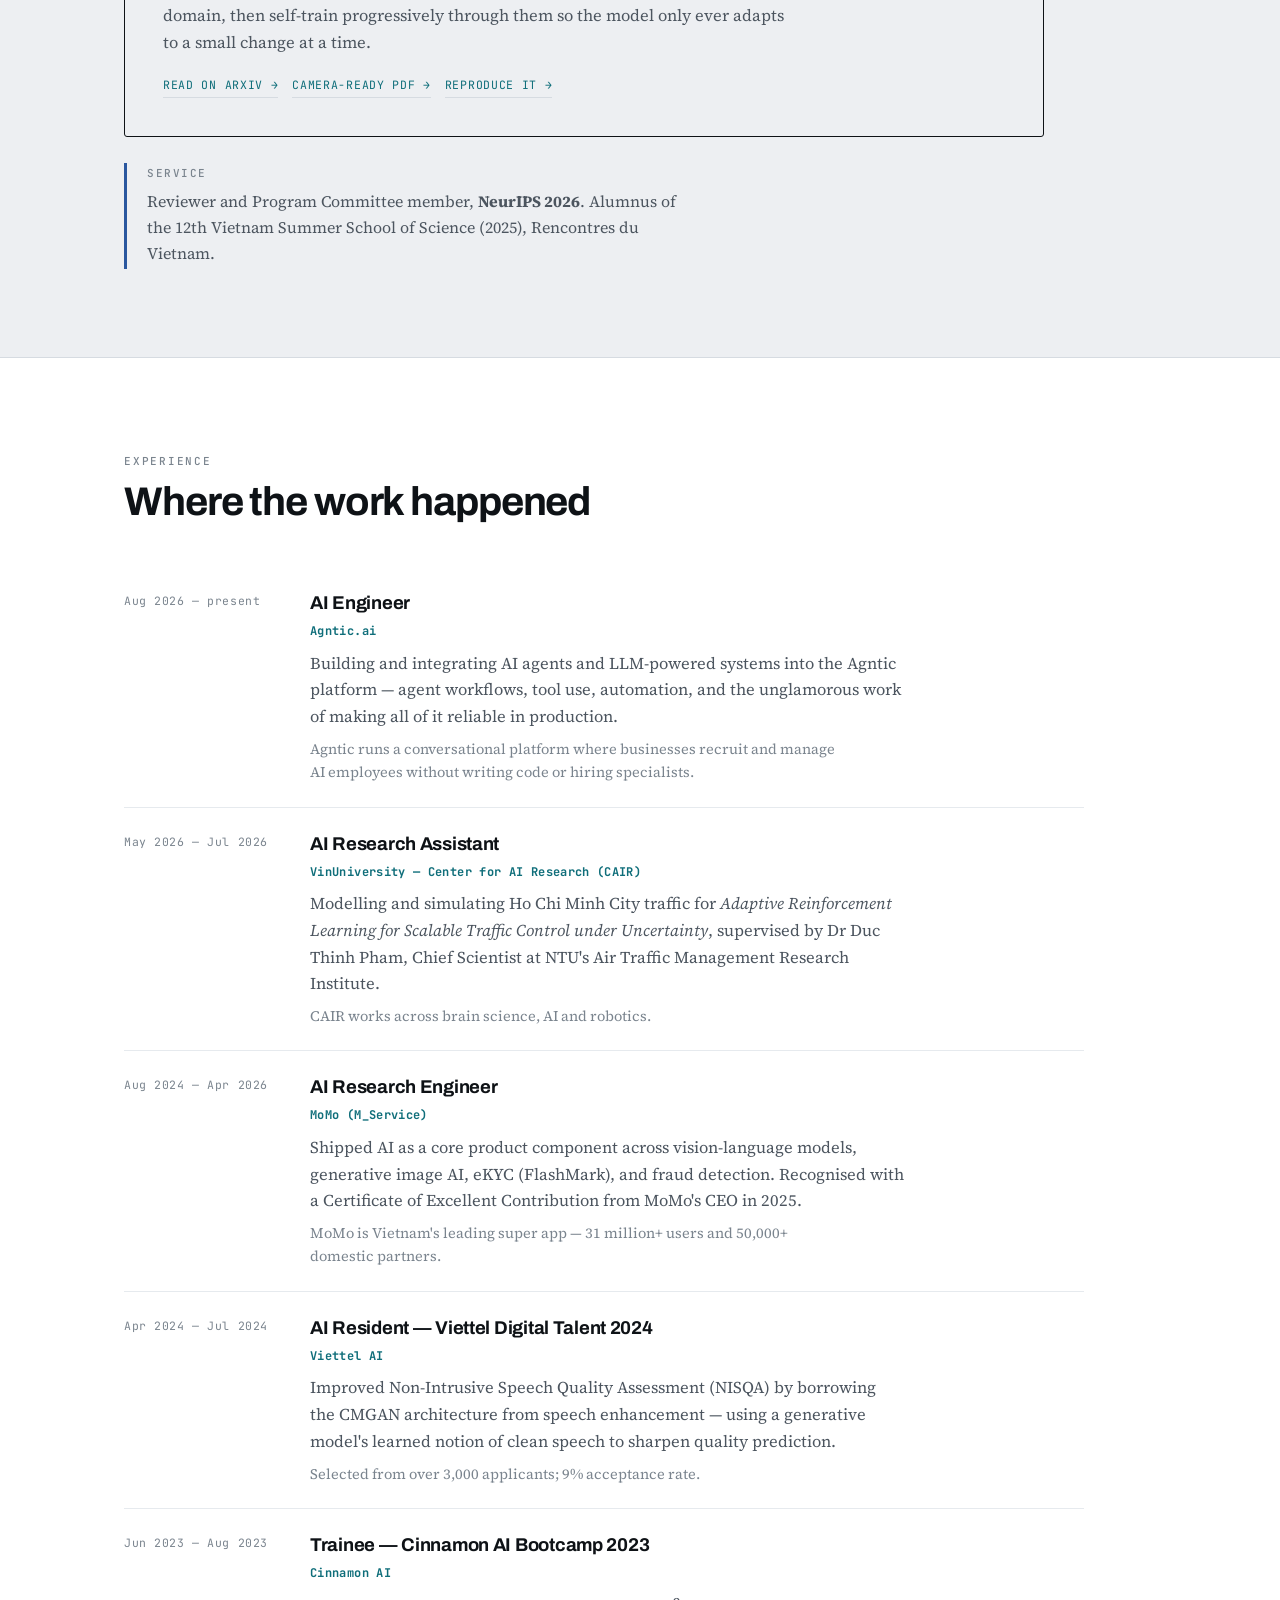
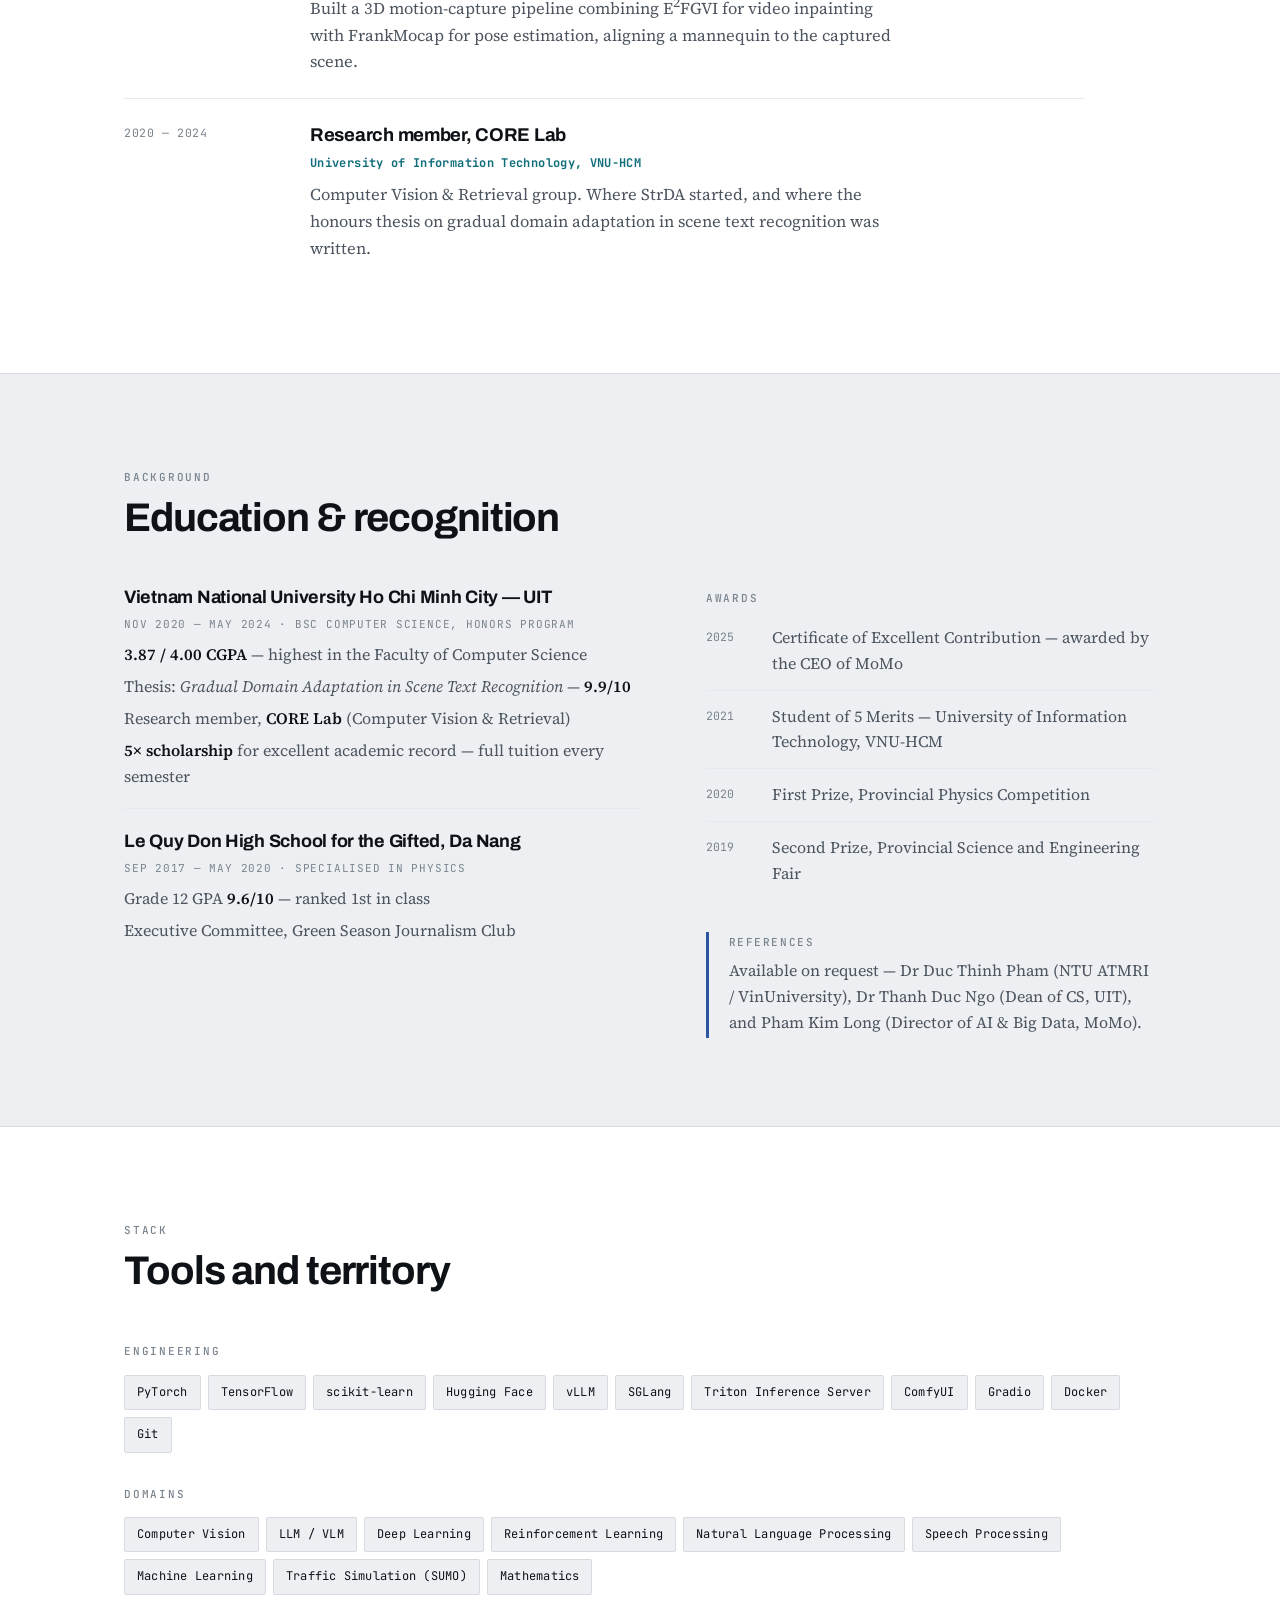
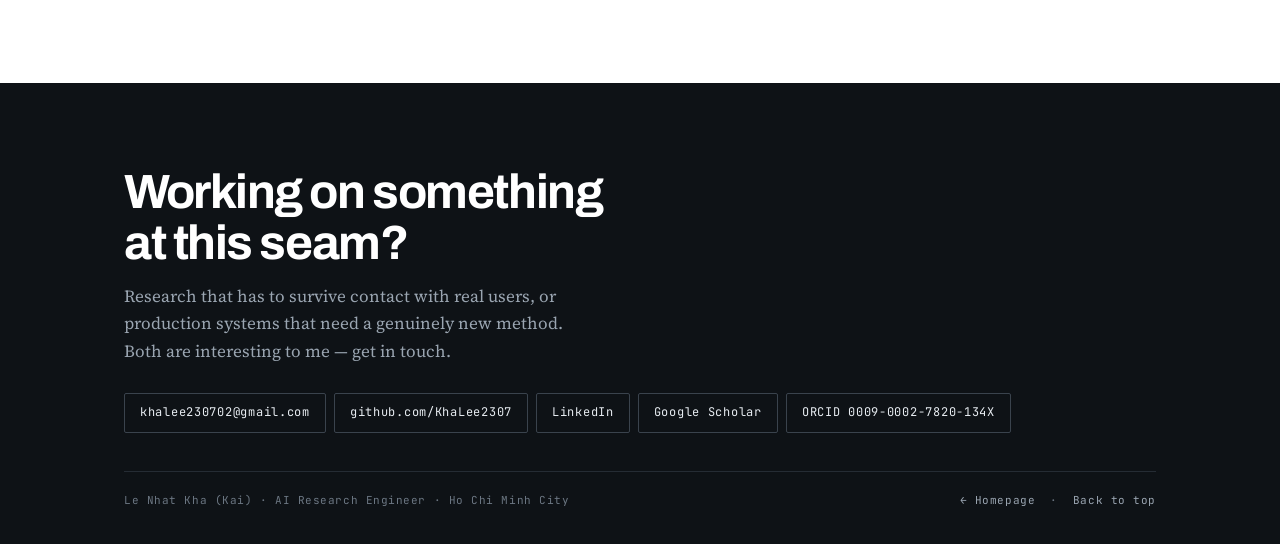
==== commit 5160b93d: "update link" ====
--- a/work.html
+++ b/work.html
@@ -663,6 +663,7 @@
       <a class="btn" href="mailto:khalee230702@gmail.com">khalee230702@gmail.com</a>
       <a class="btn" href="https://github.com/KhaLee2307" target="_blank" rel="noopener">github.com/KhaLee2307</a>
       <a class="btn" href="https://www.linkedin.com/in/kha-lee-cs-research/" target="_blank" rel="noopener">LinkedIn</a>
+      <a class="btn" href="https://scholar.google.com/citations?user=JcbTAZUAAAAJ&amp;hl=en" target="_blank" rel="noopener">Google Scholar</a>
       <a class="btn" href="https://orcid.org/0009-0002-7820-134X" target="_blank" rel="noopener">ORCID 0009-0002-7820-134X</a>
     </div>
     <div class="foot-rule"></div>
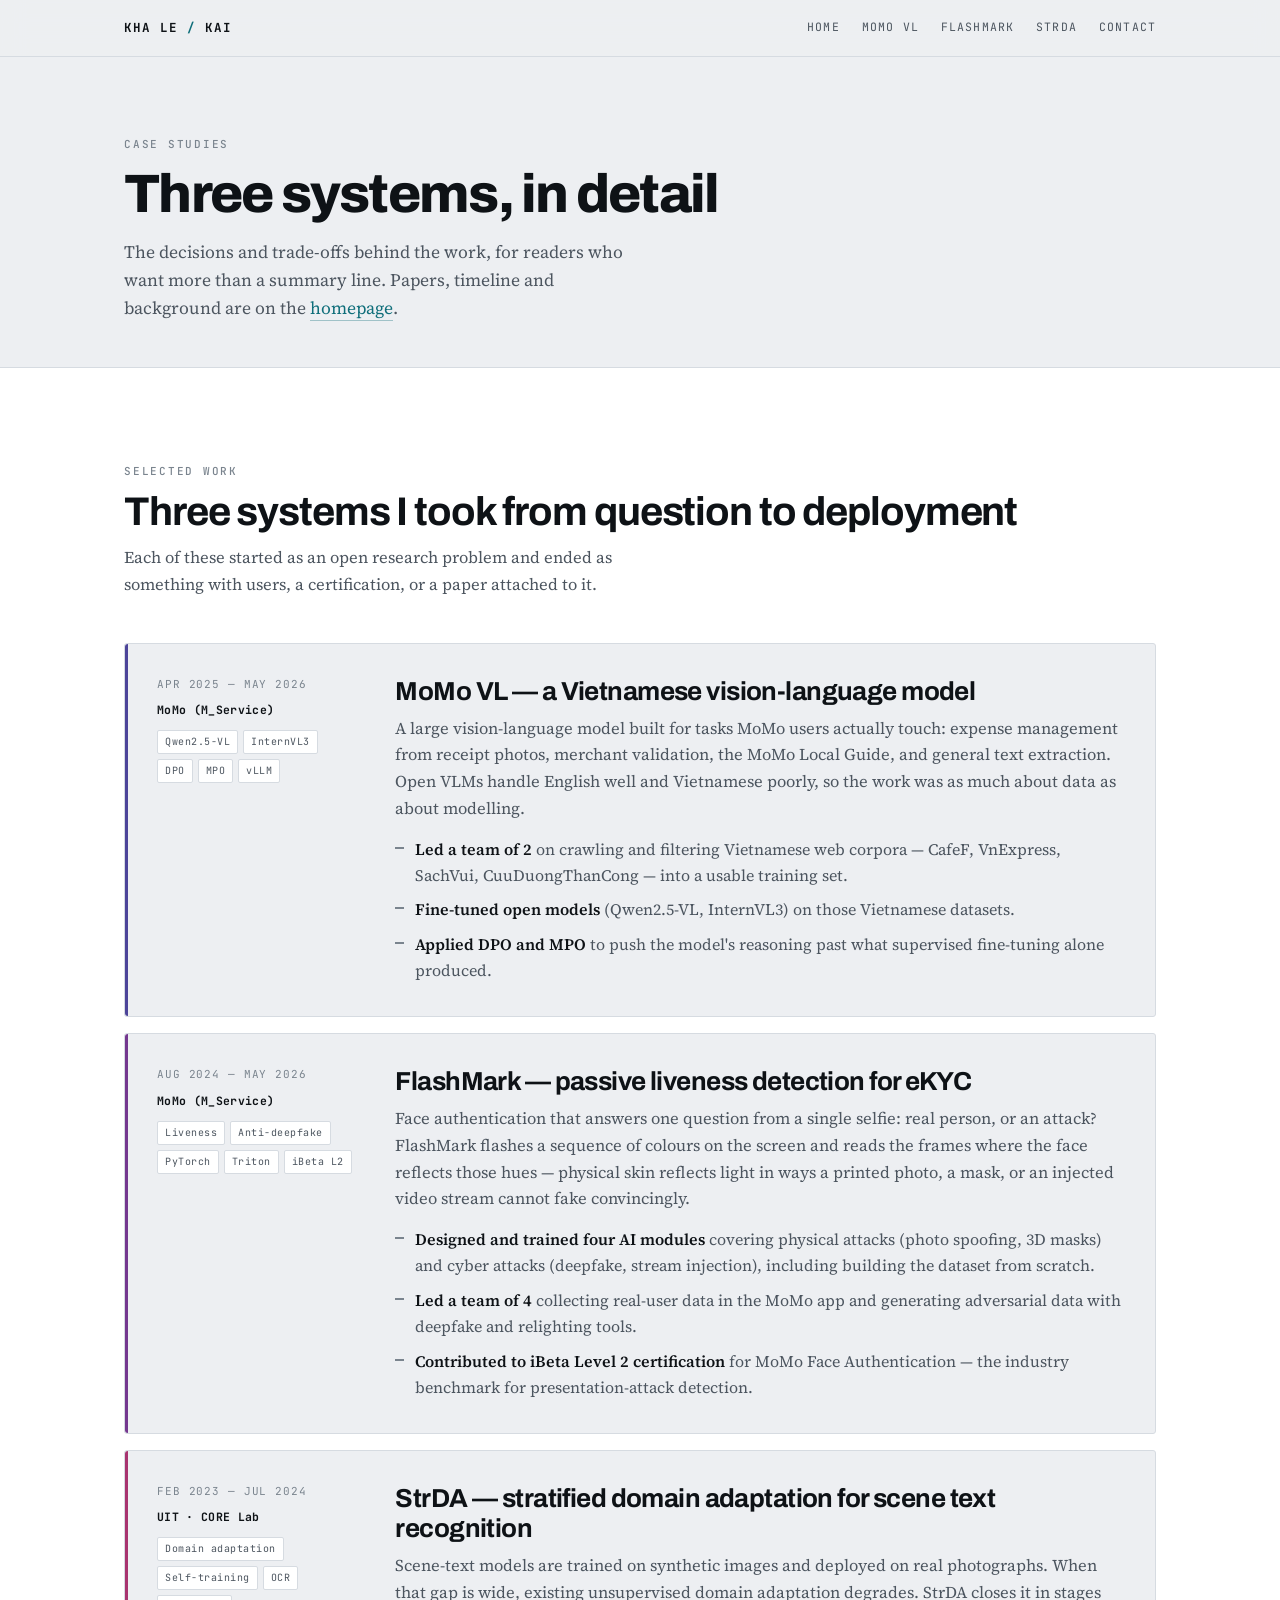
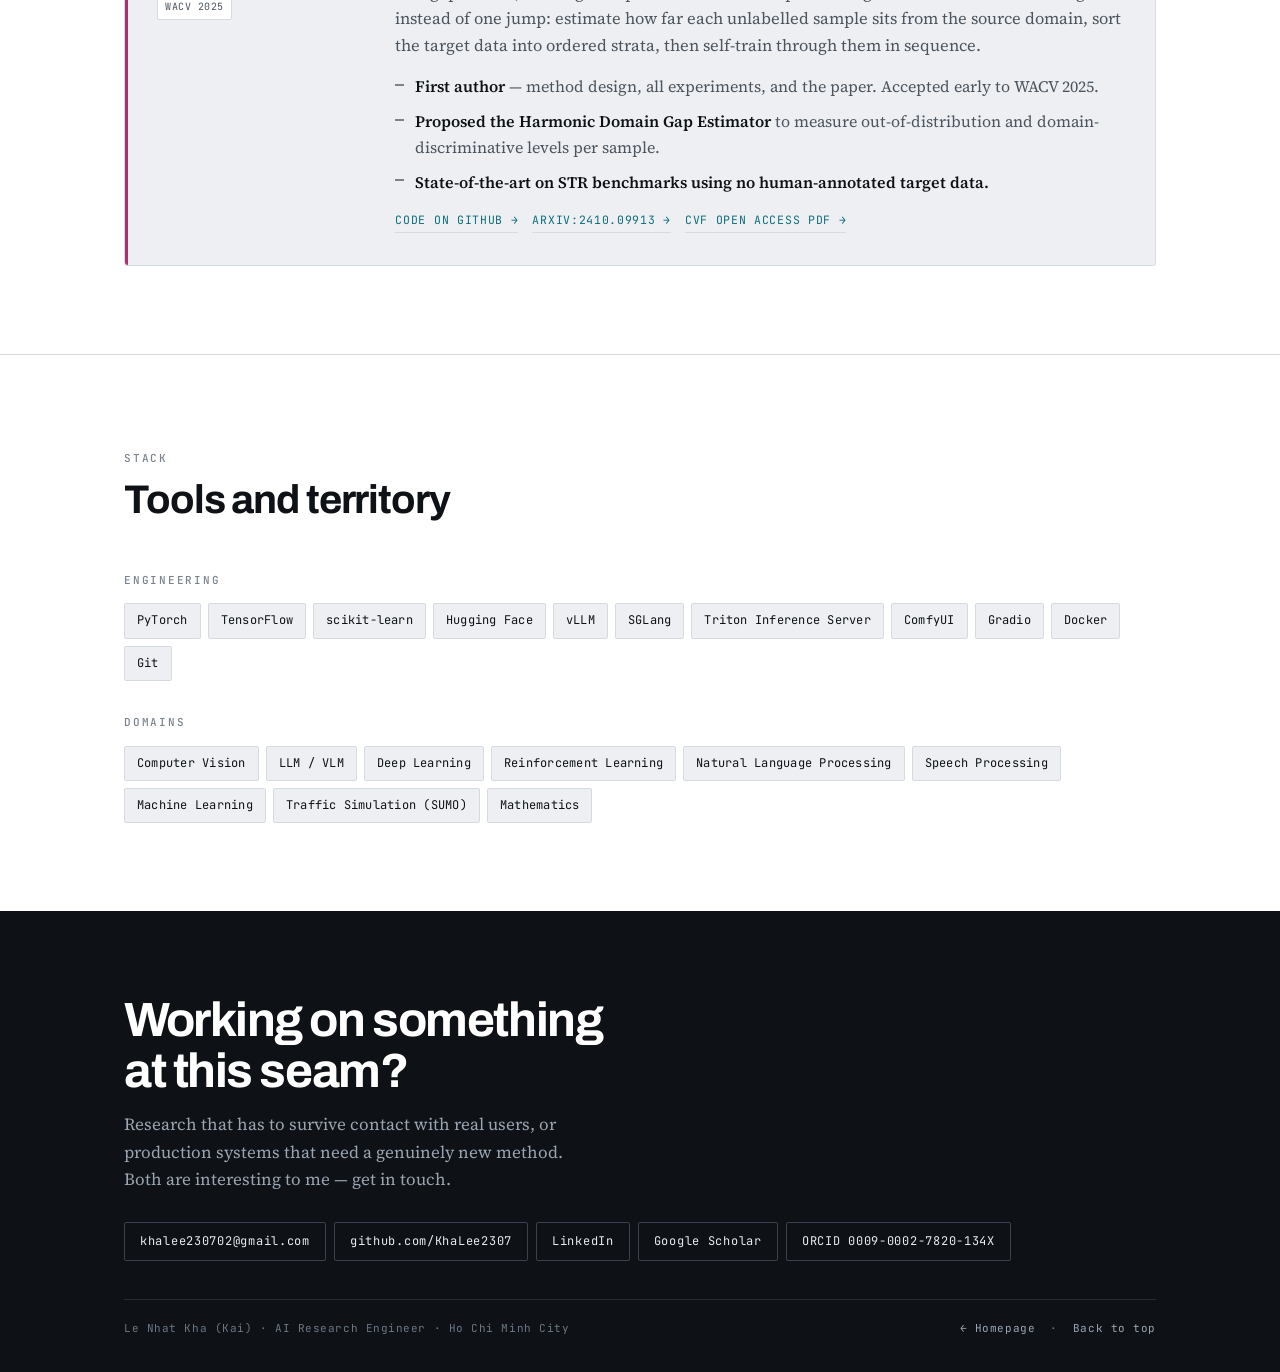
==== commit e3e22513: "Split homepage and case studies" ====
--- a/work.html
+++ b/work.html
@@ -4,7 +4,7 @@
 <meta charset="utf-8">
 <meta name="viewport" content="width=device-width, initial-scale=1">
 <title>Work — Kha Le (Kai)</title>
-<meta name="description" content="AI Research Engineer in Ho Chi Minh City. Computer vision, multimodal LLMs and speech — from WACV-published research to production systems serving 31M+ users.">
+<meta name="description" content="Case studies: MoMo VL, FlashMark eKYC and StrDA — how three AI systems were designed, built and shipped.">
 <meta name="author" content="Le Nhat Kha">
 <meta property="og:title" content="Kha Le (Kai) — AI Research Engineer">
 <meta property="og:description" content="Computer vision, multimodal LLMs and speech. WACV 2025 first author. Ex-MoMo, ex-Viettel AI.">
@@ -88,57 +88,6 @@
 .navlinks a:hover{color:var(--ink);border-bottom-color:var(--accent)}
 @media(max-width:860px){.navlinks{display:none}}
 
-/* ---------- hero ---------- */
-.hero{padding:clamp(48px,8vw,96px) 0 0}
-.hero-grid{display:grid;grid-template-columns:1fr 168px;gap:clamp(24px,5vw,56px);align-items:start}
-.hero-name{
-  font-family:var(--display);
-  font-weight:800;
-  font-size:clamp(42px,9.5vw,104px);
-  line-height:.92;
-  letter-spacing:-.035em;
-  margin:0 0 6px;
-  text-transform:uppercase;
-}
-.hero-name em{font-style:normal;color:var(--ink-3);font-weight:600}
-.hero-role{
-  font-family:var(--display);font-weight:500;
-  font-size:clamp(16px,2.4vw,23px);letter-spacing:-.01em;
-  color:var(--ink);margin:0 0 4px;
-}
-.hero-place{font-family:var(--mono);font-size:12px;letter-spacing:.1em;text-transform:uppercase;color:var(--ink-3);margin:0 0 26px}
-.hero-sum{max-width:60ch;font-size:18px;color:var(--ink-2);margin:0 0 8px}
-.hero-sum strong{color:var(--ink);font-weight:600}
-
-.portrait{
-  width:100%;aspect-ratio:1;border-radius:3px;overflow:hidden;
-  border:1px solid var(--line);background:var(--card);
-  position:relative;
-}
-.portrait img{width:100%;height:100%;object-fit:cover;display:block;filter:saturate(.94)}
-/* colour-flash sweep — the FlashMark idea, used once, quietly */
-.portrait::after{
-  content:"";position:absolute;inset:0;pointer-events:none;
-  background:linear-gradient(115deg,transparent 34%,rgba(15,110,122,.34) 46%,rgba(116,55,143,.30) 54%,transparent 66%);
-  transform:translateX(-120%);
-  transition:transform .85s cubic-bezier(.4,0,.2,1);
-  mix-blend-mode:screen;
-}
-.portrait:hover::after{transform:translateX(120%)}
-@media(max-width:700px){
-  .hero-grid{grid-template-columns:1fr}
-  .portrait{width:112px;order:-1;margin-bottom:6px}
-}
-
-/* ---------- credential chips ---------- */
-.creds{display:flex;flex-wrap:wrap;gap:7px;margin:24px 0 0;padding:0;list-style:none}
-.creds li{
-  font-family:var(--mono);font-size:11px;letter-spacing:.05em;
-  padding:5px 10px;border:1px solid var(--line);border-radius:999px;
-  color:var(--ink-2);background:var(--card);
-}
-.creds li b{color:var(--accent);font-weight:700}
-
 /* ---------- contact row ---------- */
 .contact{display:flex;flex-wrap:wrap;gap:8px;margin:24px 0 0}
 .btn{
@@ -152,34 +101,13 @@
 .btn-fill:hover{background:var(--accent);border-color:var(--accent)}
 .btn svg{width:13px;height:13px;flex:none}
 
-/* ---------- SIGNATURE: strata bar ---------- */
-.strata{margin:clamp(48px,7vw,84px) 0 0;padding-bottom:clamp(40px,6vw,64px)}
-.strata-head{display:flex;justify-content:space-between;align-items:baseline;gap:16px;margin-bottom:12px}
-.strata-note{font-family:var(--mono);font-size:11px;color:var(--ink-3);letter-spacing:.03em;text-align:right;max-width:44ch}
-.strata-bar{display:flex;gap:3px;height:104px;border:1px solid var(--line);padding:3px;background:var(--card);border-radius:3px}
-.stratum{
-  flex:1 1 0;min-width:0;border:none;cursor:pointer;text-align:left;
-  padding:11px 12px;color:#fff;display:flex;flex-direction:column;
-  justify-content:space-between;font-family:var(--mono);border-radius:2px;
-  transition:flex-grow .4s cubic-bezier(.4,0,.2,1),filter .2s;
-  overflow:hidden;
-}
-.stratum:hover,.stratum:focus-visible{flex-grow:1.7;filter:brightness(1.1)}
-.st-yr{font-size:11px;letter-spacing:.06em;opacity:.82;white-space:nowrap}
-.st-org{font-size:13px;font-weight:700;letter-spacing:-.01em;line-height:1.2}
-.stratum:nth-child(1){background:var(--s1)}
-.stratum:nth-child(2){background:var(--s2)}
-.stratum:nth-child(3){background:var(--s3)}
-.stratum:nth-child(4){background:var(--s4)}
-.stratum:nth-child(5){background:var(--s5)}
-.stratum:nth-child(6){background:var(--s6)}
-@media(max-width:900px){
-  .strata-bar{flex-direction:column;height:auto}
-  .stratum{flex-direction:row;align-items:center;justify-content:space-between;gap:12px;padding:12px}
-  .stratum:hover,.stratum:focus-visible{flex-grow:1}
-  .strata-note{text-align:left}
-  .strata-head{flex-direction:column;gap:8px}
-}
+/* ---------- page header ---------- */
+.pagehead{padding:clamp(40px,7vw,72px) 0 clamp(30px,4vw,44px)}
+.pagehead-t{font-family:var(--display);font-weight:800;
+  font-size:clamp(30px,6vw,54px);letter-spacing:-.032em;line-height:1.02;margin:10px 0 0}
+.pagehead-l{max-width:56ch;color:var(--ink-2);font-size:17.5px;margin:16px 0 0}
+.pagehead-l a{color:var(--accent);text-decoration:none;border-bottom:1px solid rgba(15,110,122,.35)}
+.pagehead-l a:hover{border-bottom-color:var(--accent)}
 
 /* ---------- section shell ---------- */
 .band{border-top:1px solid var(--line);padding:clamp(48px,7vw,88px) 0}
@@ -232,58 +160,6 @@
 .tlink:hover{border-bottom-color:var(--accent)}
 @media(max-width:760px){.proj{grid-template-columns:1fr;gap:16px}}
 
-/* ---------- publication ---------- */
-.paper{
-  border:1px solid var(--ink);border-radius:3px;background:var(--paper);
-  padding:clamp(22px,3.4vw,38px);max-width:920px;
-}
-.paper-venue{
-  display:inline-flex;align-items:center;gap:8px;font-family:var(--mono);
-  font-size:11px;letter-spacing:.1em;text-transform:uppercase;
-  background:var(--ink);color:var(--paper);padding:5px 10px;border-radius:2px;margin-bottom:16px;
-}
-.paper-title{
-  font-family:var(--display);font-weight:700;font-size:clamp(20px,3vw,30px);
-  letter-spacing:-.024em;line-height:1.18;margin:0 0 12px;
-}
-.paper-auth{font-size:16px;color:var(--ink-2);margin:0 0 4px}
-.paper-auth u{text-decoration:none;font-weight:600;color:var(--ink);border-bottom:2px solid var(--s6)}
-.paper-cite{font-family:var(--mono);font-size:11.5px;color:var(--ink-3);margin:0 0 18px;letter-spacing:.01em}
-.paper-abs{font-size:16.5px;color:var(--ink-2);margin:0 0 20px;max-width:70ch}
-
-/* ---------- experience timeline ---------- */
-.roles{display:grid;gap:0;max-width:960px}
-.role{
-  display:grid;grid-template-columns:150px 1fr;gap:clamp(16px,3vw,36px);
-  padding:22px 0;border-top:1px solid var(--line-2);scroll-margin-top:80px;
-}
-.role:first-child{border-top:none}
-.role-when{font-family:var(--mono);font-size:11.5px;letter-spacing:.05em;color:var(--ink-3);padding-top:3px}
-.role-title{font-family:var(--display);font-weight:700;font-size:18.5px;letter-spacing:-.015em;margin:0}
-.role-org{font-family:var(--mono);font-size:12px;font-weight:700;color:var(--accent);margin:3px 0 9px;letter-spacing:.03em}
-.role-what{margin:0;color:var(--ink-2);font-size:16.5px;max-width:66ch}
-.role-co{margin:7px 0 0;font-size:14.5px;color:var(--ink-3);max-width:66ch}
-@media(max-width:700px){.role{grid-template-columns:1fr;gap:6px}}
-
-/* ---------- two-column blocks ---------- */
-.duo{display:grid;grid-template-columns:1.15fr 1fr;gap:clamp(28px,5vw,64px)}
-@media(max-width:820px){.duo{grid-template-columns:1fr}}
-.edu{border-top:1px solid var(--line-2);padding:18px 0}
-.edu:first-of-type{border-top:none;padding-top:0}
-.edu-school{font-family:var(--display);font-weight:700;font-size:18px;letter-spacing:-.015em;margin:0}
-.edu-when{font-family:var(--mono);font-size:11px;letter-spacing:.07em;color:var(--ink-3);margin:4px 0 8px;text-transform:uppercase}
-.edu-facts{list-style:none;margin:0;padding:0;display:grid;gap:6px}
-.edu-facts li{font-size:16px;color:var(--ink-2)}
-.edu-facts li strong{color:var(--ink);font-weight:600}
-
-.awards{list-style:none;margin:0;padding:0;display:grid;gap:0}
-.awards li{
-  display:grid;grid-template-columns:52px 1fr;gap:14px;
-  padding:13px 0;border-top:1px solid var(--line-2);font-size:16px;color:var(--ink-2);
-}
-.awards li:first-child{border-top:none;padding-top:0}
-.awards li i{font-style:normal;font-family:var(--mono);font-size:11.5px;color:var(--ink-3);padding-top:3px}
-
 /* ---------- stack ---------- */
 .stack-row{margin-bottom:26px}
 .stack-row:last-child{margin-bottom:0}
@@ -295,13 +171,6 @@
 }
 .band-alt .chips li{background:var(--paper)}
 
-/* ---------- service note ---------- */
-.note-card{
-  border-left:3px solid var(--s3);padding:2px 0 2px 20px;max-width:64ch;margin-top:26px;
-}
-.note-card h4{font-family:var(--mono);font-size:11px;letter-spacing:.14em;text-transform:uppercase;color:var(--ink-3);margin:0 0 6px;font-weight:500}
-.note-card p{margin:0;font-size:16px;color:var(--ink-2)}
-
 /* ---------- footer ---------- */
 .foot{background:var(--ink);color:#C9D0D8;padding:clamp(48px,7vw,84px) 0 34px}
 .foot-cta{
@@ -334,73 +203,19 @@
     <a class="brandmark" href="./">KHA LE <span>/</span> KAI</a>
     <div class="navlinks">
       <a href="./">Home</a>
-      <a href="#work">Work</a>
-      <a href="#paper">Publication</a>
-      <a href="#experience">Experience</a>
-      <a href="#background">Background</a>
+      <a href="#momo-vl">MoMo VL</a>
+      <a href="#flashmark">FlashMark</a>
+      <a href="#strda">StrDA</a>
       <a href="#contact">Contact</a>
     </div>
   </div>
 </nav>
 
-<header class="hero">
+<header class="pagehead">
   <div class="wrap">
-    <div class="hero-grid">
-      <div>
-        <h1 class="hero-name">Le Nhat Kha <em>(Kai)</em></h1>
-        <p class="hero-role">AI Research Engineer</p>
-        <p class="hero-place">Ho Chi Minh City, Vietnam</p>
-        <p class="hero-sum">
-          I work at the seam between research and production: <strong>computer vision</strong>,
-          <strong>multimodal LLMs</strong> and <strong>speech</strong>. Over the past two years that has
-          meant a first-author paper at WACV, a face-authentication system certified at iBeta Level 2,
-          and a Vietnamese vision-language model shipped inside an app used by 31 million people.
-        </p>
-        <ul class="creds">
-          <li><b>WACV 2025</b> first author</li>
-          <li>Reviewer, <b>NeurIPS 2026</b></li>
-          <li><b>iBeta Level 2</b> certified system</li>
-          <li>CGPA <b>3.87/4.00</b> — highest in faculty</li>
-        </ul>
-        <div class="contact">
-          <a class="btn btn-fill" href="mailto:khalee230702@gmail.com">
-            <svg viewBox="0 0 24 24" fill="none" stroke="currentColor" stroke-width="2"><rect x="2" y="4" width="20" height="16" rx="2"/><path d="m2 7 10 7 10-7"/></svg>
-            Email me
-          </a>
-          <a class="btn" href="https://github.com/KhaLee2307" target="_blank" rel="noopener">
-            <svg viewBox="0 0 24 24" fill="currentColor"><path d="M12 .5a12 12 0 0 0-3.8 23.4c.6.1.8-.3.8-.6v-2c-3.3.7-4-1.6-4-1.6-.6-1.4-1.4-1.8-1.4-1.8-1-.7 0-.7 0-.7 1.2 0 1.9 1.2 1.9 1.2 1 1.8 2.8 1.3 3.5 1a2.6 2.6 0 0 1 .8-1.6c-2.7-.3-5.5-1.3-5.5-6 0-1.3.5-2.3 1.2-3.2-.1-.3-.5-1.5.1-3 0 0 1-.4 3.3 1.2a11.5 11.5 0 0 1 6 0C17.1 5 18.2 5.4 18.2 5.4c.6 1.5.2 2.7.1 3a4.6 4.6 0 0 1 1.2 3.2c0 4.7-2.8 5.7-5.5 6 .4.4.8 1.1.8 2.3v3.4c0 .3.2.7.8.6A12 12 0 0 0 12 .5Z"/></svg>
-            GitHub
-          </a>
-          <a class="btn" href="https://www.linkedin.com/in/kha-lee-cs-research/" target="_blank" rel="noopener">
-            <svg viewBox="0 0 24 24" fill="currentColor"><path d="M4.98 3.5A2.5 2.5 0 1 0 5 8.5a2.5 2.5 0 0 0 0-5ZM3 9h4v12H3V9Zm6 0h3.8v1.7h.05a4.2 4.2 0 0 1 3.75-2.05c4 0 4.4 2.5 4.4 5.9V21h-4v-5.6c0-1.4 0-3.1-1.9-3.1s-2.1 1.5-2.1 3V21H9V9Z"/></svg>
-            LinkedIn
-          </a>
-          <a class="btn" href="https://orcid.org/0009-0002-7820-134X" target="_blank" rel="noopener">
-            <svg viewBox="0 0 24 24" fill="none" stroke="currentColor" stroke-width="1.9" stroke-linecap="round"><circle cx="12" cy="12" r="9.2"/><path d="M9 10v5.6M9 7.2h.01M12.9 15.6V9h1.5a3.3 3.3 0 0 1 0 6.6h-1.5Z"/></svg>
-            ORCID
-          </a>
-        </div>
-      </div>
-      <div class="portrait">
-        <img src="[data-uri]" alt="Portrait of Le Nhat Kha">
-      </div>
-    </div>
-
-    <!-- SIGNATURE: ordered strata -->
-    <section class="strata rise" aria-label="Career timeline">
-      <div class="strata-head">
-        <span class="eyebrow">Six strata, in order — 2020 to now</span>
-        <span class="strata-note">My paper partitions a dataset into ordered strata so a model can close a domain gap one step at a time. Same idea here. Pick one to jump to it.</span>
-      </div>
-      <div class="strata-bar">
-        <button class="stratum" data-go="#r-uit"><span class="st-yr">2020 — 2024</span><span class="st-org">UIT, VNU-HCM<br>Honors CS</span></button>
-        <button class="stratum" data-go="#r-cinnamon"><span class="st-yr">2023</span><span class="st-org">Cinnamon AI<br>Bootcamp</span></button>
-        <button class="stratum" data-go="#r-viettel"><span class="st-yr">2024</span><span class="st-org">Viettel AI<br>Residency</span></button>
-        <button class="stratum" data-go="#r-momo"><span class="st-yr">2024 — 2026</span><span class="st-org">MoMo<br>Production AI</span></button>
-        <button class="stratum" data-go="#r-vinuni"><span class="st-yr">2026</span><span class="st-org">VinUni CAIR<br>Research</span></button>
-        <button class="stratum" data-go="#r-agntic"><span class="st-yr">2026 — now</span><span class="st-org">Agntic.ai<br>AI Engineer</span></button>
-      </div>
-    </section>
+    <span class="eyebrow">Case studies</span>
+    <h1 class="pagehead-t">Three systems, in detail</h1>
+    <p class="pagehead-l">The decisions and trade-offs behind the work, for readers who want more than a summary line. Papers, timeline and background are on the <a href="./">homepage</a>.</p>
   </div>
 </header>
 
@@ -415,7 +230,7 @@
 
     <div class="proj-list">
 
-      <article class="proj proj-1 rise">
+      <article class="proj proj-1 rise" id="momo-vl">
         <div class="proj-meta">
           <span class="proj-when">Apr 2025 — May 2026</span>
           <span class="proj-where">MoMo (M_Service)</span>
@@ -434,7 +249,7 @@
         </div>
       </article>
 
-      <article class="proj proj-2 rise">
+      <article class="proj proj-2 rise" id="flashmark">
         <div class="proj-meta">
           <span class="proj-when">Aug 2024 — May 2026</span>
           <span class="proj-where">MoMo (M_Service)</span>
@@ -453,7 +268,7 @@
         </div>
       </article>
 
-      <article class="proj proj-3 rise">
+      <article class="proj proj-3 rise" id="strda">
         <div class="proj-meta">
           <span class="proj-when">Feb 2023 — Jul 2024</span>
           <span class="proj-where">UIT · CORE Lab</span>
@@ -481,149 +296,11 @@
   </div>
 </section>
 
-<!-- ================= PUBLICATION ================= -->
-<section class="band" id="paper">
-  <div class="wrap">
-    <div class="sec-head rise">
-      <span class="eyebrow">Publication</span>
-      <h2 class="sec-title">Peer-reviewed</h2>
-    </div>
-    <div class="paper rise">
-      <span class="paper-venue">IEEE/CVF WACV 2025 · Early acceptance</span>
-      <h3 class="paper-title">Stratified Domain Adaptation: A Progressive Self-Training Approach for Scene Text Recognition</h3>
-      <p class="paper-auth"><u>Kha Nhat Le</u>, Hoang-Tuan Nguyen, Hung Tien Tran, Thanh Duc Ngo</p>
-      <p class="paper-cite">2025 IEEE/CVF Winter Conference on Applications of Computer Vision (WACV), pp. 8990–9000 · DOI 10.1109/WACV61041.2025.00871</p>
-      <p class="paper-abs">Unsupervised domain adaptation loses effectiveness as the gap between source and target domains widens. StrDA reframes the problem as a sequence rather than a single shift: partition the target data into ordered subsets by proximity to each domain, then self-train progressively through them so the model only ever adapts to a small change at a time.</p>
-      <div class="proj-links">
-        <a class="tlink" href="https://arxiv.org/abs/2410.09913" target="_blank" rel="noopener">Read on arXiv →</a>
-        <a class="tlink" href="https://openaccess.thecvf.com/content/WACV2025/papers/Le_Stratified_Domain_Adaptation_A_Progressive_Self-Training_Approach_for_Scene_Text_WACV_2025_paper.pdf" target="_blank" rel="noopener">Camera-ready PDF →</a>
-        <a class="tlink" href="https://github.com/KhaLee2307/StrDA" target="_blank" rel="noopener">Reproduce it →</a>
-      </div>
-    </div>
-
-    <div class="note-card rise">
-      <h4>Service</h4>
-      <p>Reviewer and Program Committee member, <strong>NeurIPS 2026</strong>. Alumnus of the 12th Vietnam Summer School of Science (2025), Rencontres du Vietnam.</p>
-    </div>
-  </div>
-</section>
-
-<!-- ================= EXPERIENCE ================= -->
-<section class="band band-alt" id="experience">
-  <div class="wrap">
-    <div class="sec-head rise">
-      <span class="eyebrow">Experience</span>
-      <h2 class="sec-title">Where the work happened</h2>
-    </div>
-    <div class="roles">
-
-      <div class="role rise" id="r-agntic">
-        <div class="role-when">Aug 2026 — present</div>
-        <div>
-          <h3 class="role-title">AI Engineer</h3>
-          <p class="role-org">Agntic.ai</p>
-          <p class="role-what">Building and integrating AI agents and LLM-powered systems into the Agntic platform — agent workflows, tool use, automation, and the unglamorous work of making all of it reliable in production.</p>
-          <p class="role-co">Agntic runs a conversational platform where businesses recruit and manage AI employees without writing code or hiring specialists.</p>
-        </div>
-      </div>
-
-      <div class="role rise" id="r-vinuni">
-        <div class="role-when">May 2026 — Jul 2026</div>
-        <div>
-          <h3 class="role-title">AI Research Assistant</h3>
-          <p class="role-org">VinUniversity — Center for AI Research (CAIR)</p>
-          <p class="role-what">Modelling and simulating Ho Chi Minh City traffic for <em>Adaptive Reinforcement Learning for Scalable Traffic Control under Uncertainty</em>, supervised by Dr Duc Thinh Pham, Chief Scientist at NTU's Air Traffic Management Research Institute.</p>
-          <p class="role-co">CAIR works across brain science, AI and robotics.</p>
-        </div>
-      </div>
-
-      <div class="role rise" id="r-momo">
-        <div class="role-when">Aug 2024 — Apr 2026</div>
-        <div>
-          <h3 class="role-title">AI Research Engineer</h3>
-          <p class="role-org">MoMo (M_Service)</p>
-          <p class="role-what">Shipped AI as a core product component across vision-language models, generative image AI, eKYC (FlashMark), and fraud detection. Recognised with a Certificate of Excellent Contribution from MoMo's CEO in 2025.</p>
-          <p class="role-co">MoMo is Vietnam's leading super app — 31 million+ users and 50,000+ domestic partners.</p>
-        </div>
-      </div>
-
-      <div class="role rise" id="r-viettel">
-        <div class="role-when">Apr 2024 — Jul 2024</div>
-        <div>
-          <h3 class="role-title">AI Resident — Viettel Digital Talent 2024</h3>
-          <p class="role-org">Viettel AI</p>
-          <p class="role-what">Improved Non-Intrusive Speech Quality Assessment (NISQA) by borrowing the CMGAN architecture from speech enhancement — using a generative model's learned notion of clean speech to sharpen quality prediction.</p>
-          <p class="role-co">Selected from over 3,000 applicants; 9% acceptance rate.</p>
-        </div>
-      </div>
-
-      <div class="role rise" id="r-cinnamon">
-        <div class="role-when">Jun 2023 — Aug 2023</div>
-        <div>
-          <h3 class="role-title">Trainee — Cinnamon AI Bootcamp 2023</h3>
-          <p class="role-org">Cinnamon AI</p>
-          <p class="role-what">Built a 3D motion-capture pipeline combining E<sup>2</sup>FGVI for video inpainting with FrankMocap for pose estimation, aligning a mannequin to the captured scene.</p>
-        </div>
-      </div>
-
-      <div class="role rise" id="r-uit">
-        <div class="role-when">2020 — 2024</div>
-        <div>
-          <h3 class="role-title">Research member, CORE Lab</h3>
-          <p class="role-org">University of Information Technology, VNU-HCM</p>
-          <p class="role-what">Computer Vision &amp; Retrieval group. Where StrDA started, and where the honours thesis on gradual domain adaptation in scene text recognition was written.</p>
-        </div>
-      </div>
-
-    </div>
-  </div>
-</section>
-
-<!-- ================= BACKGROUND ================= -->
-<section class="band" id="background">
-  <div class="wrap">
-    <div class="sec-head rise">
-      <span class="eyebrow">Background</span>
-      <h2 class="sec-title">Education &amp; recognition</h2>
-    </div>
-    <div class="duo">
-      <div class="rise">
-        <div class="edu">
-          <h3 class="edu-school">Vietnam National University Ho Chi Minh City — UIT</h3>
-          <p class="edu-when">Nov 2020 — May 2024 · BSc Computer Science, Honors program</p>
-          <ul class="edu-facts">
-            <li><strong>3.87 / 4.00 CGPA</strong> — highest in the Faculty of Computer Science</li>
-            <li>Thesis: <em>Gradual Domain Adaptation in Scene Text Recognition</em> — <strong>9.9/10</strong></li>
-            <li>Research member, <strong>CORE Lab</strong> (Computer Vision &amp; Retrieval)</li>
-            <li><strong>5× scholarship</strong> for excellent academic record — full tuition every semester</li>
-          </ul>
-        </div>
-        <div class="edu">
-          <h3 class="edu-school">Le Quy Don High School for the Gifted, Da Nang</h3>
-          <p class="edu-when">Sep 2017 — May 2020 · Specialised in Physics</p>
-          <ul class="edu-facts">
-            <li>Grade 12 GPA <strong>9.6/10</strong> — ranked 1st in class</li>
-            <li>Executive Committee, Green Season Journalism Club</li>
-          </ul>
-        </div>
-      </div>
-
-      <div class="rise">
-        <span class="eyebrow">Awards</span>
-        <ul class="awards" style="margin-top:14px">
-          <li><i>2025</i><span>Certificate of Excellent Contribution — awarded by the CEO of MoMo</span></li>
-          <li><i>2021</i><span>Student of 5 Merits — University of Information Technology, VNU-HCM</span></li>
-          <li><i>2020</i><span>First Prize, Provincial Physics Competition</span></li>
-          <li><i>2019</i><span>Second Prize, Provincial Science and Engineering Fair</span></li>
-        </ul>
-        <div class="note-card" style="margin-top:32px">
-          <h4>References</h4>
-          <p>Available on request — Dr Duc Thinh Pham (NTU ATMRI / VinUniversity), Dr Thanh Duc Ngo (Dean of CS, UIT), and Pham Kim Long (Director of AI &amp; Big Data, MoMo).</p>
-        </div>
-      </div>
-    </div>
-  </div>
-</section>
+
+
+
+
+
 
 <!-- ================= STACK ================= -->
 <section class="band band-alt">
